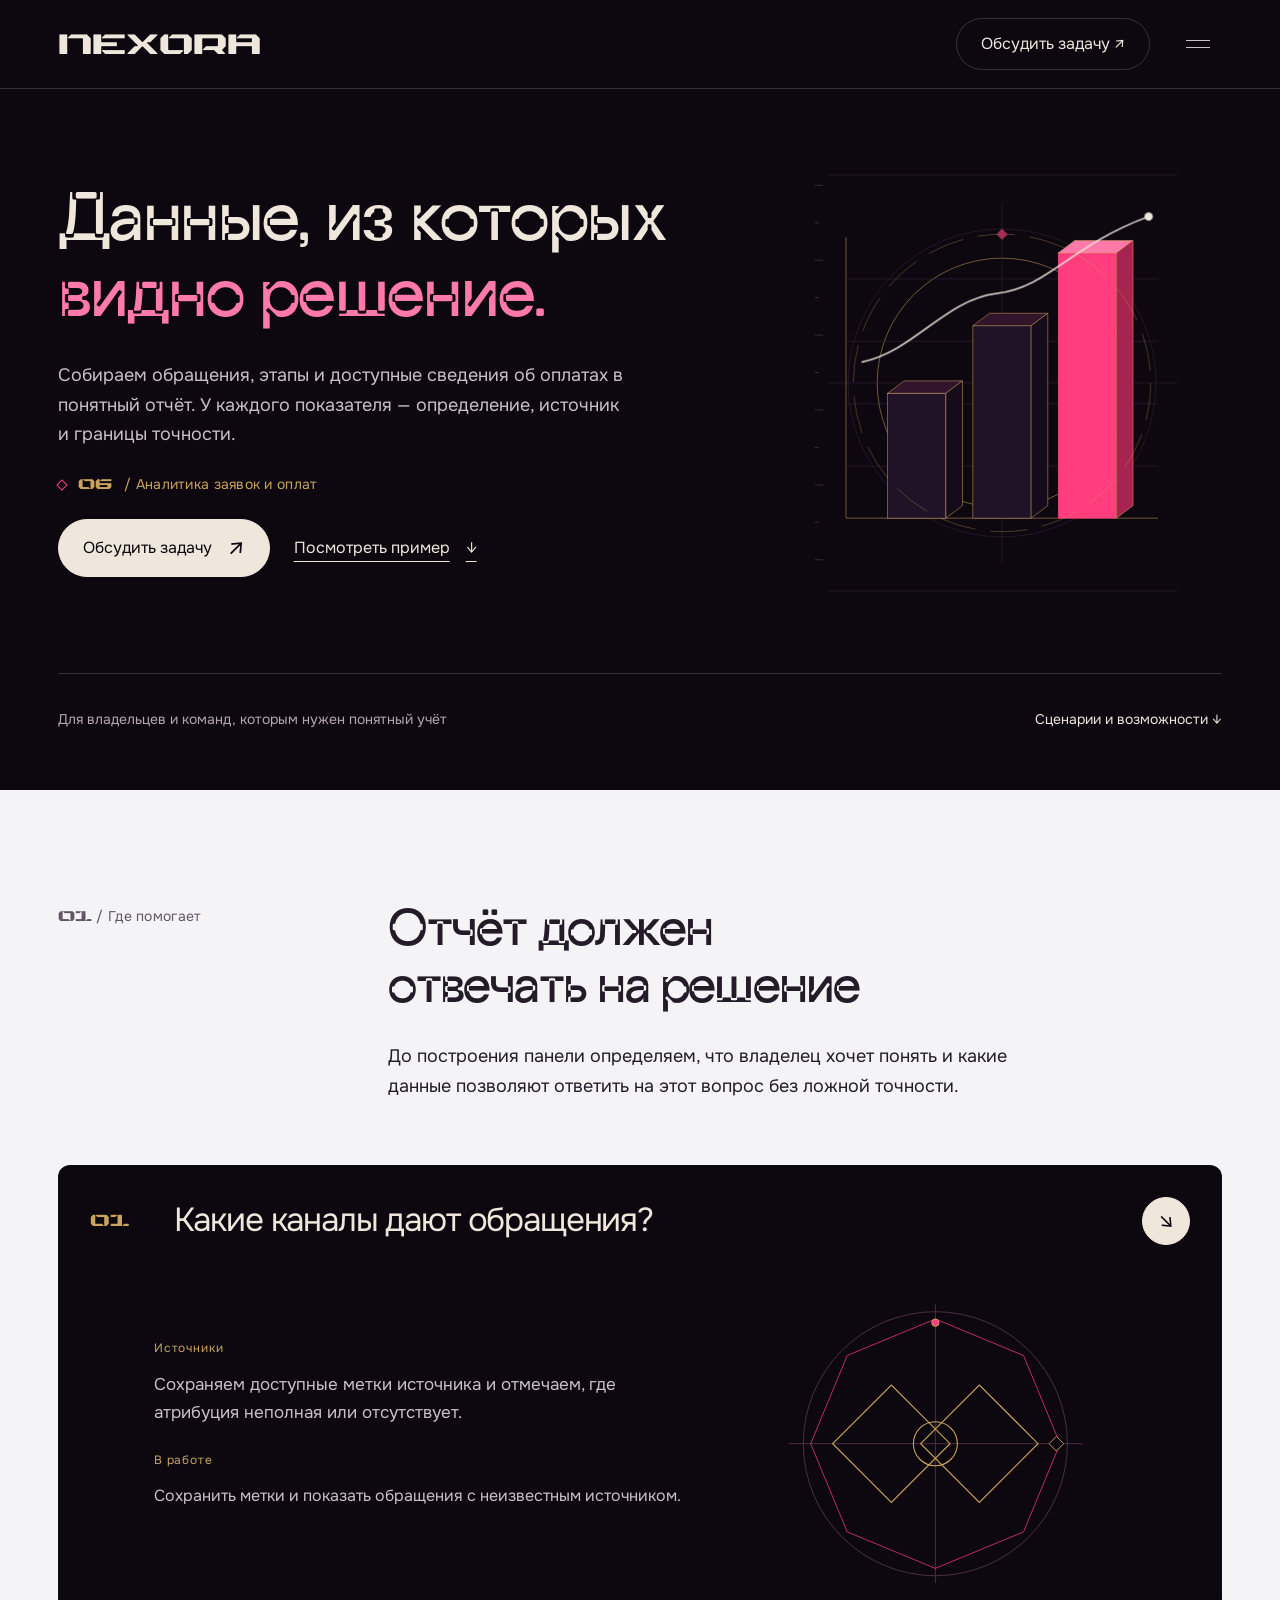
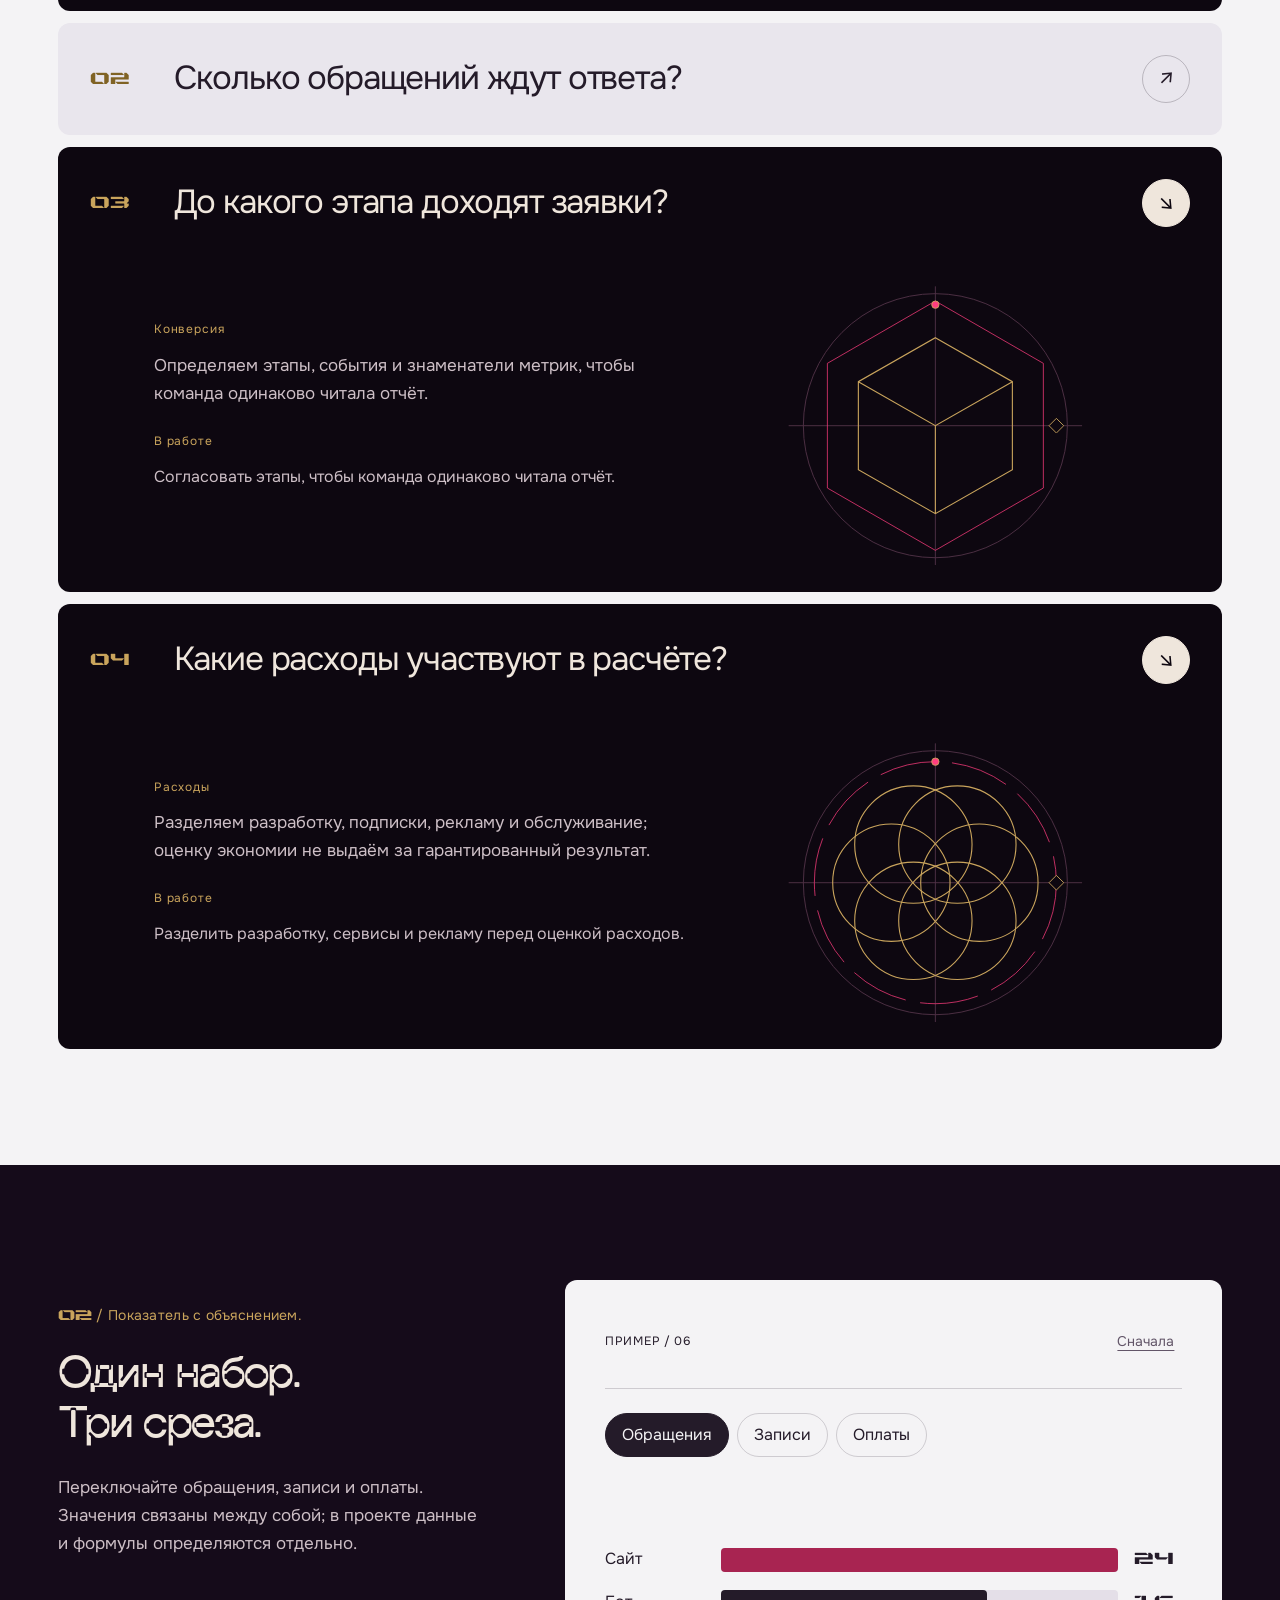
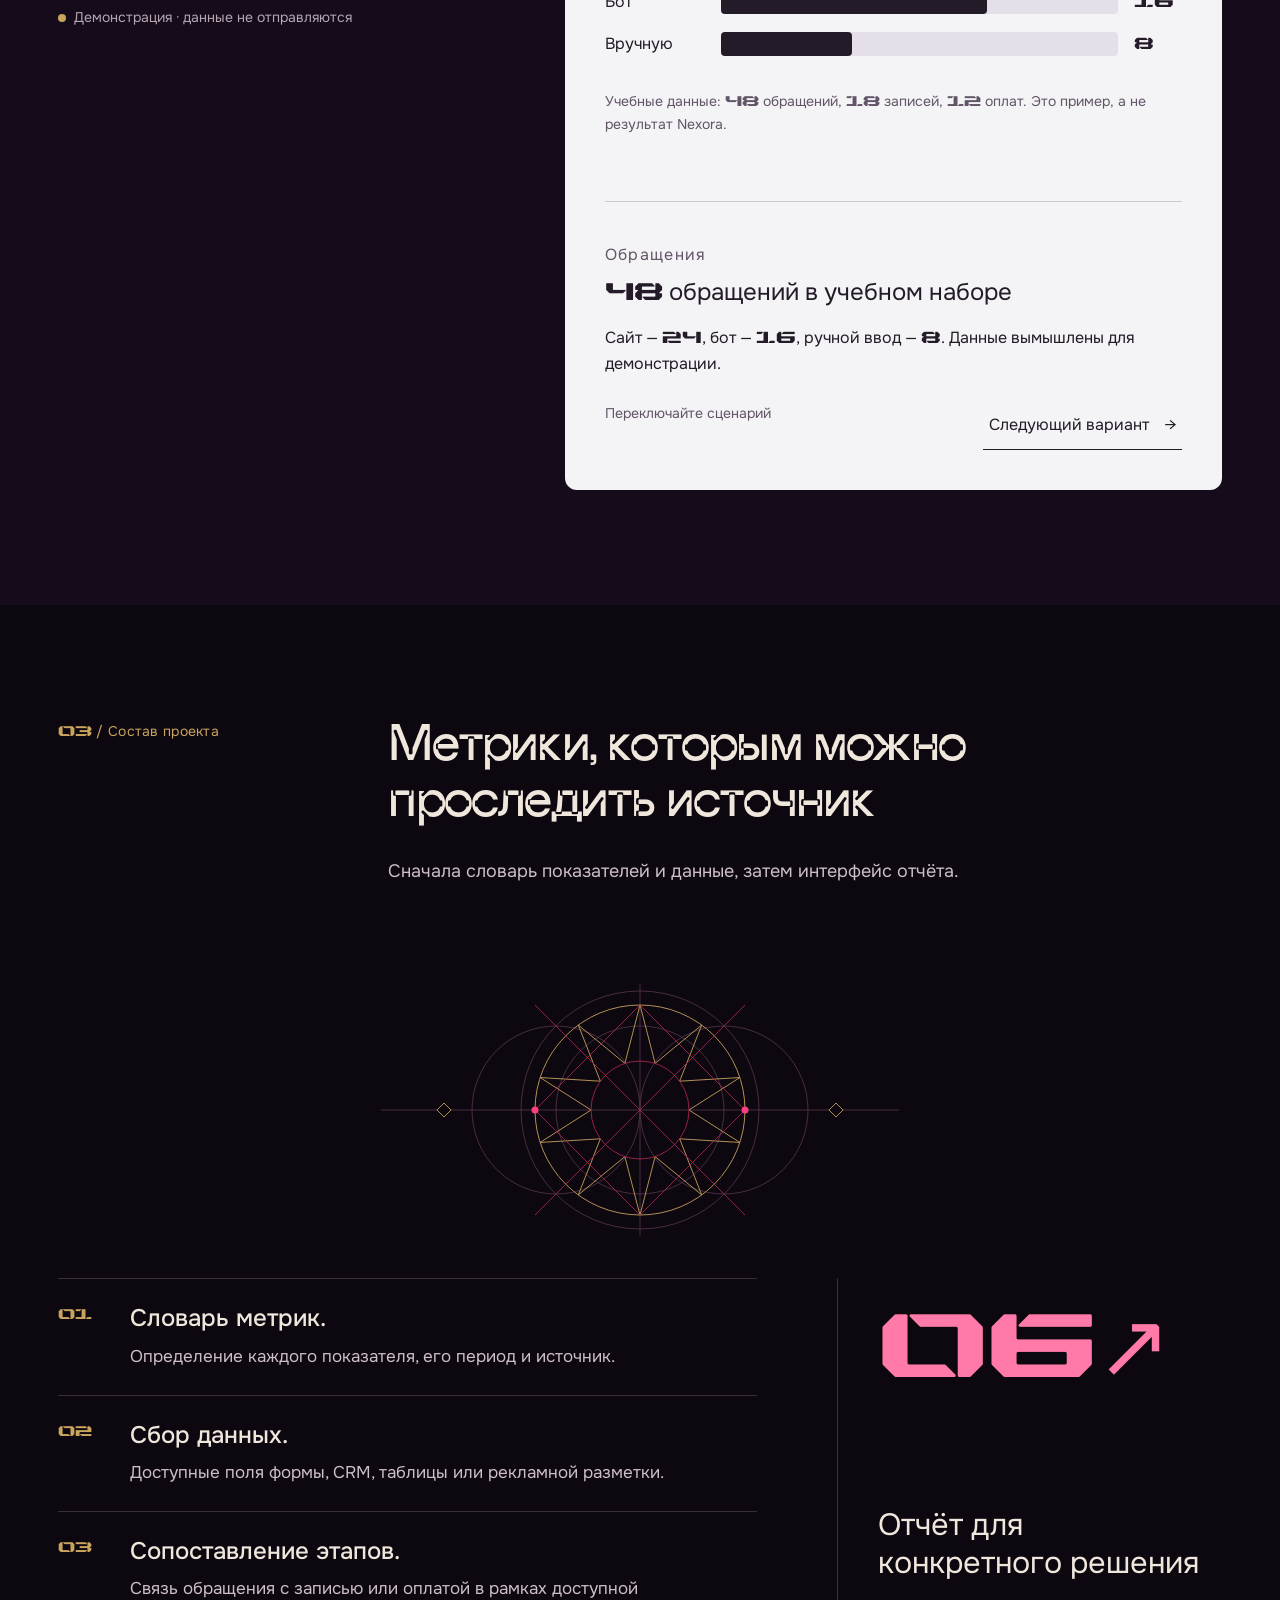
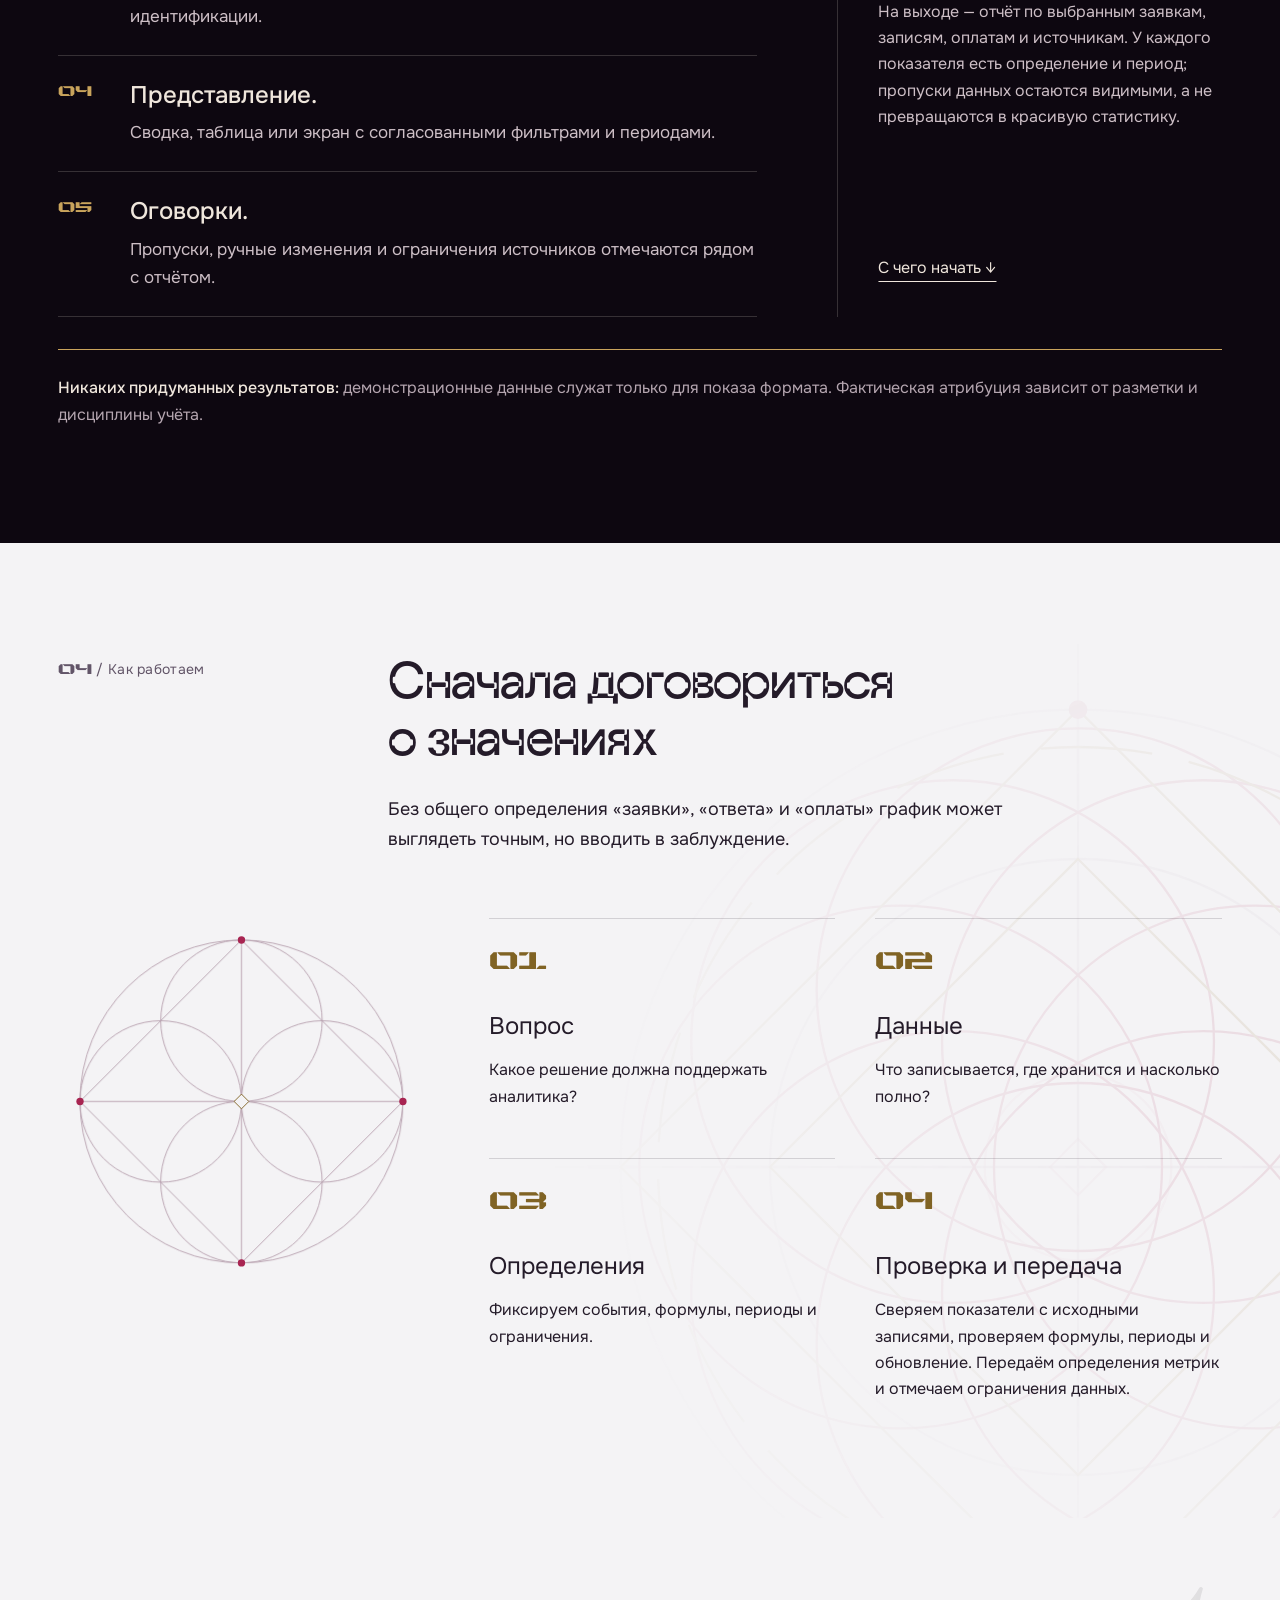
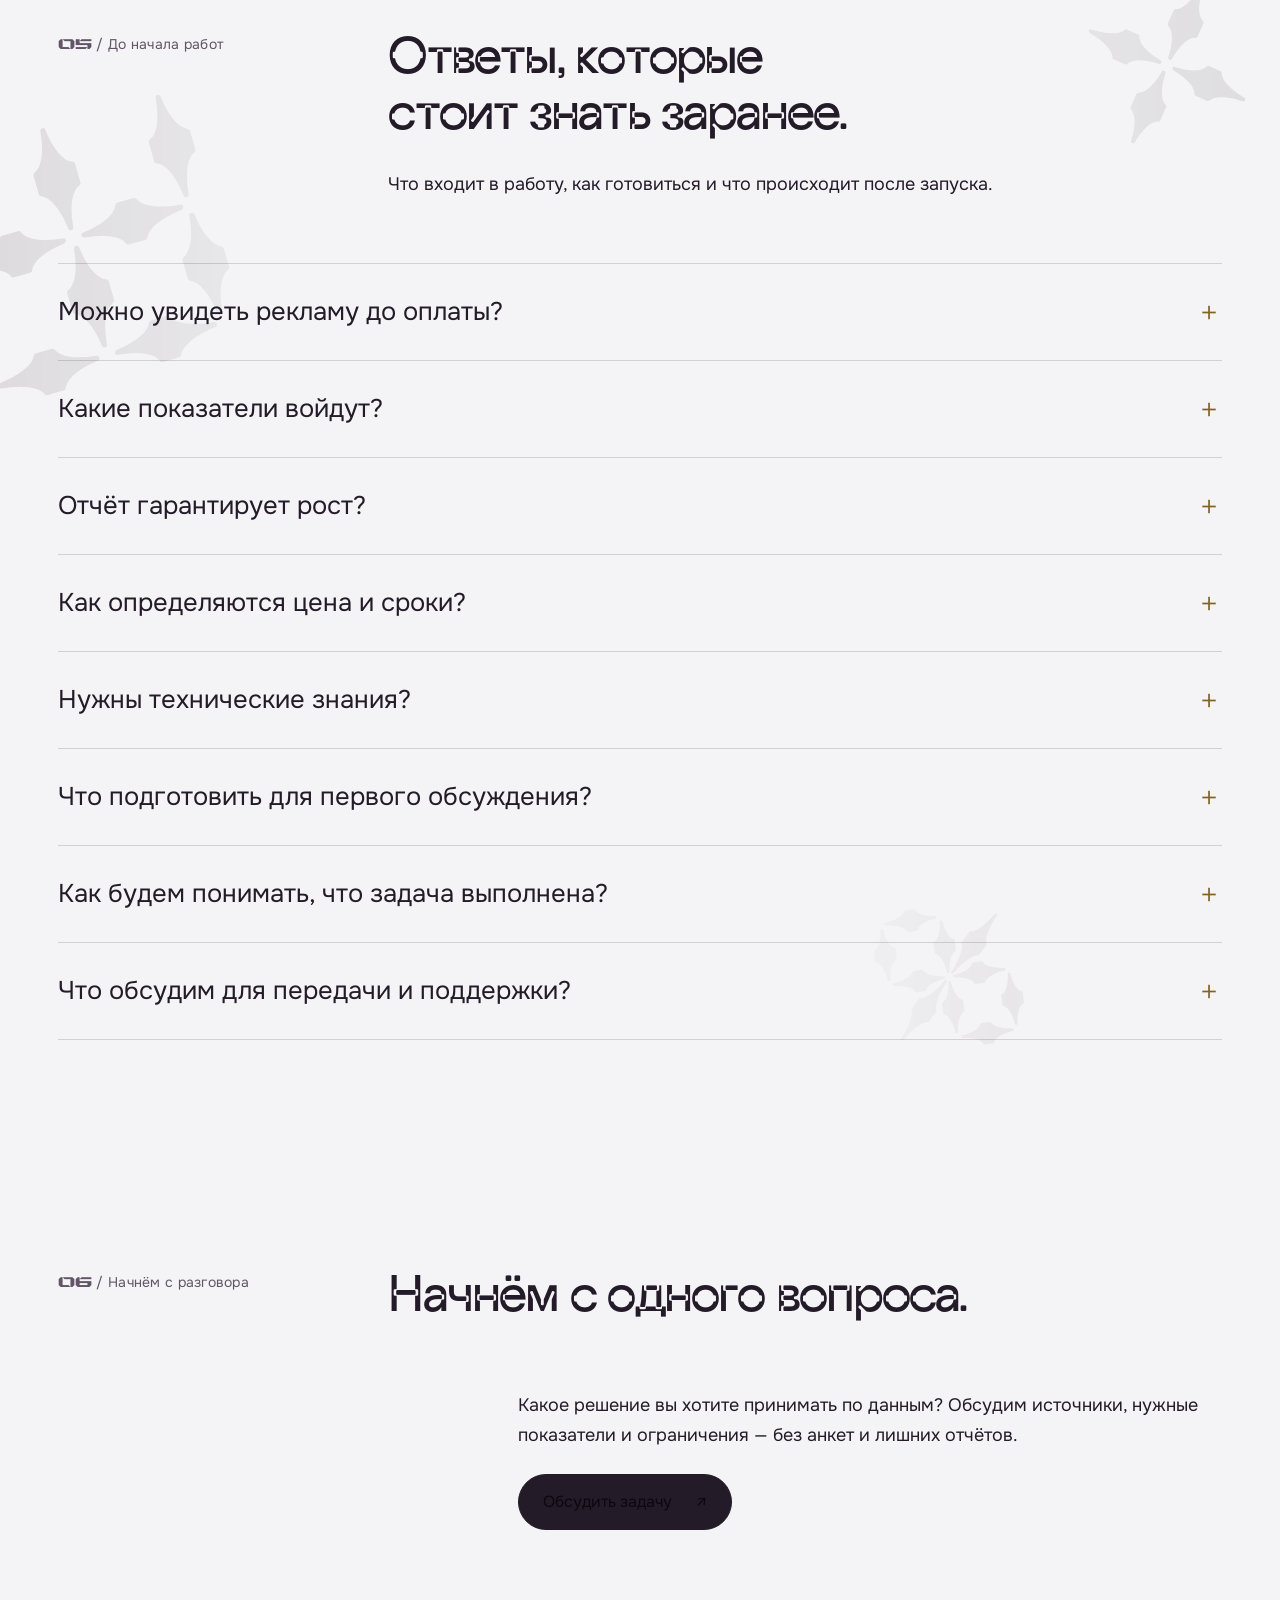
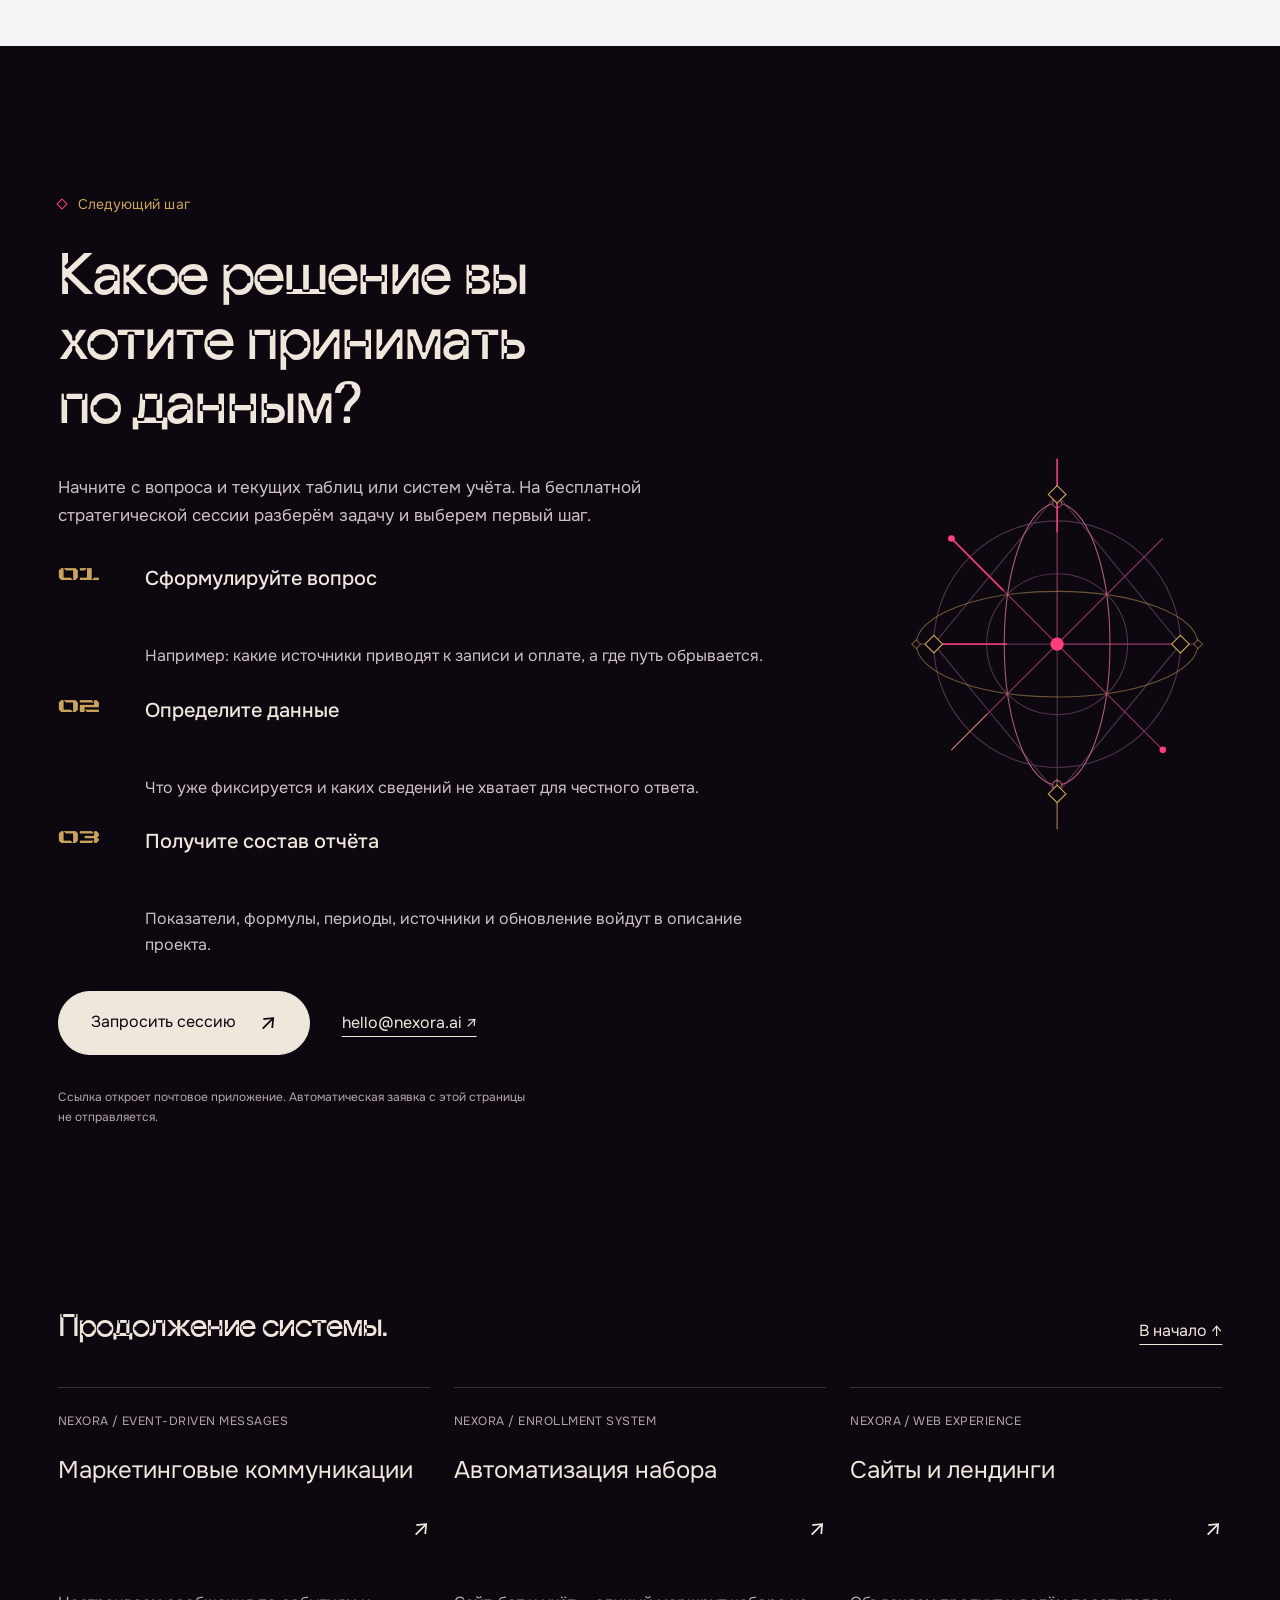
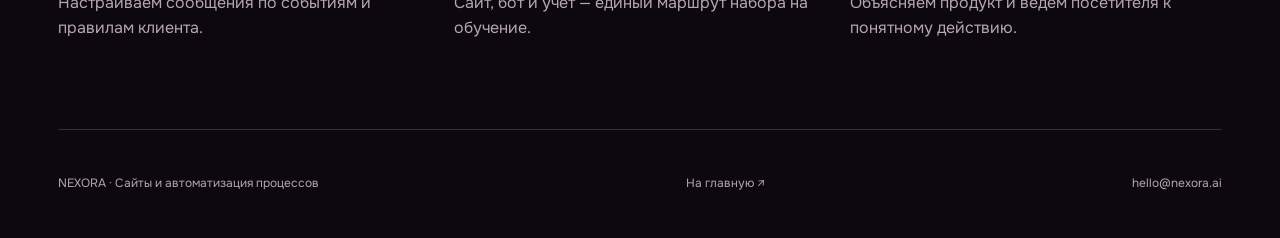
==== services/analytics.html @ 278c7923 "Publish updated Nexora pages and contact flow" ====
<!doctype html>
<html lang="ru"><head><link rel="stylesheet" href="../nx-fonts.v4.css"><meta charset="utf-8"><meta name="viewport" content="width=device-width,initial-scale=1"><meta name="theme-color" content="#0d0710"><meta name="description" content="Собираем обращения, этапы и доступные сведения об оплатах в понятный отчёт. У каждого показателя — определение, источник и границы точности."><title>Аналитика заявок и оплат — Nexora</title><link rel="icon" href="../assets/favicon.svg" type="image/svg+xml"><link rel="stylesheet" href="service-pages.css?v=12"><script defer src="service-pages.js?v=8"></script><link rel="stylesheet" href="../nx-navigation.css?v=9"><script defer src="../nx-navigation.js?v=6"></script></head><body data-service="analytics">
<a class="skip" href="#main">Перейти к содержанию</a><header class="top"><div class="wrap"><div class="top-in"><a class="brand" href="../index.html" aria-label="Nexora — главная">NEXORA</a><div class="header-actions"><a class="top-contact" href="#discuss">Обсудить задачу ↗</a><button class="nx-trigger" type="button" aria-label="Открыть меню" aria-expanded="false" aria-controls="nx-navigation"><span class="nx-lines" aria-hidden="true"></span></button></div></div></div></header>
<main id="main"><section class="hero"><div class="wrap"><div class="hero-layout"><div class="hero-copy"><h1>Данные, из которых <br><em>видно решение.</em></h1><p class="lead">Собираем обращения, этапы и доступные сведения об оплатах в понятный отчёт. У каждого показателя — определение, источник и границы точности.</p></div><figure class="hero-art"><svg role="img" aria-label="Продуктовая композиция Nexora" xmlns="http://www.w3.org/2000/svg" width="800" height="1000" viewBox="0 0 800 1000"><g class="nx-hero-core"><title>Геометрия отчёта: источники и этапы результата</title><rect width="800" height="1000" fill="#0d0710"/><path d="M40 120L56 120" fill="none" stroke="#5d485b" stroke-width="1"/><path d="M40 192L48 192" fill="none" stroke="#5d485b" stroke-width="1"/><path d="M40 264L56 264" fill="none" stroke="#5d485b" stroke-width="1"/><path d="M40 336L48 336" fill="none" stroke="#5d485b" stroke-width="1"/><path d="M40 408L56 408" fill="none" stroke="#5d485b" stroke-width="1"/><path d="M40 480L48 480" fill="none" stroke="#5d485b" stroke-width="1"/><path d="M40 552L56 552" fill="none" stroke="#5d485b" stroke-width="1"/><path d="M40 624L48 624" fill="none" stroke="#5d485b" stroke-width="1"/><path d="M40 696L56 696" fill="none" stroke="#5d485b" stroke-width="1"/><path d="M40 768L48 768" fill="none" stroke="#5d485b" stroke-width="1"/><path d="M40 840L56 840" fill="none" stroke="#5d485b" stroke-width="1"/><path d="M64 100L736 100" fill="none" stroke="#3a243f" stroke-width="1"/><path d="M64 900L736 900" fill="none" stroke="#3a243f" stroke-width="1"/><circle cx="400" cy="500" r="296" fill="none" stroke="#3a243f" stroke-width="1"/><circle cx="400" cy="500" r="240" fill="none" stroke="#c9a45c" stroke-width="1"/><path d="M64 500L736 500" fill="none" stroke="#3a243f" stroke-width="1"/><path d="M400 152L400 848" fill="none" stroke="#3a243f" stroke-width="1"/><path d="M100 760L700 760" fill="none" stroke="#c9a45c" stroke-width="1"/><path d="M100 220L100 760" fill="none" stroke="#c9a45c" stroke-width="1"/><path d="M100 300L700 300" fill="none" stroke="#3a243f" stroke-width="1"/><path d="M100 420L700 420" fill="none" stroke="#3a243f" stroke-width="1"/><path d="M100 540L700 540" fill="none" stroke="#3a243f" stroke-width="1"/><path d="M100 660L700 660" fill="none" stroke="#3a243f" stroke-width="1"/><rect class="kinetic-piece" style="--piece:1" x="180" y="520" width="112" height="240" rx="0" fill="#201227" stroke="#c9a45c"/><path d="M180 520L212 496H324L292 520Z" fill="#32152a" stroke="#c9a45c" stroke-width="1"/><path d="M292 520L324 496V736L292 760Z" fill="#150b1a" stroke="#c9a45c" stroke-width="1"/><rect class="kinetic-piece" style="--piece:1" x="344" y="390" width="112" height="370" rx="0" fill="#201227" stroke="#c9a45c"/><path d="M344 390L376 366H488L456 390Z" fill="#32152a" stroke="#c9a45c" stroke-width="1"/><path d="M456 390L488 366V736L456 760Z" fill="#150b1a" stroke="#c9a45c" stroke-width="1"/><rect class="kinetic-piece" style="--piece:1" x="508" y="250" width="112" height="510" rx="0" fill="#ff3d7f" stroke="#ff3d7f"/><path d="M508 250L540 226H652L620 250Z" fill="#ff7aa8" stroke="#c9a45c" stroke-width="1"/><path d="M620 250L652 226V736L620 760Z" fill="#a82450" stroke="#c9a45c" stroke-width="1"/><path class="kinetic-line" d="M130 460C230 440 290 340 390 328S530 236 682 180" fill="none" stroke="#efe6dc" stroke-width="3"/><circle cx="682" cy="180" r="8" fill="#efe6dc"/></g><g class="nx-counter" fill="none" stroke="#c9a45c" stroke-width="1" opacity=".65"><circle cx="400" cy="500" r="286" stroke-dasharray="72 28"/><path d="M390 214L400 204L410 214L400 224Z" fill="#ff3d7f"/></g></svg><figcaption><span>Геометрия решения</span><span>Nexora</span></figcaption></figure><div class="hero-followup"><p class="eyebrow"><span class="diamond" aria-hidden="true"></span><span class="digits">06</span> / Аналитика заявок и оплат</p><div class="actions"><a class="button primary" href="#discuss">Обсудить задачу <span class="arrow" aria-hidden="true">↗</span></a><a class="text-link" href="#demo">Посмотреть пример <span aria-hidden="true">↓</span></a></div></div></div><div class="hero-bottom"><span>Для владельцев и команд, которым нужен понятный учёт</span><a href="#scenarios">Сценарии и возможности ↓</a></div></div></section>
<section class="section paper" id="scenarios"><div class="wrap"><div class="section-head"><p class="section-index"><span class="digits">01</span> / Где помогает</p><div><h2>Отчёт должен отвечать на решение</h2><p class="section-intro">До построения панели определяем, что владелец хочет понять и какие данные позволяют ответить на этот вопрос без ложной точности.</p></div></div><div class="scenario-list"><details class="scenario" open><summary><span class="scenario-number">01</span><span class="scenario-title">Какие каналы дают обращения?</span><span class="round-arrow" aria-hidden="true">↗</span></summary><div class="scenario-body"><div class="scenario-copy"><div class="od-field"><p class="meta">Источники</p><p>Сохраняем доступные метки источника и отмечаем, где атрибуция неполная или отсутствует.</p></div><div class="scenario-use od-field"><p class="meta">В работе</p><p>Сохранить метки и показать обращения с неизвестным источником.</p></div></div><figure class="scenario-visual"><svg viewBox="0 0 400 320" width="400" height="320" aria-hidden="true" xmlns="http://www.w3.org/2000/svg"><g fill="none" stroke="#513348" stroke-width="1"><path d="M40 160H360M200 8V312"/><circle cx="200" cy="160" r="144"/></g><g class="nx-spin" fill="none" stroke="#ff3d7f" stroke-width="1" opacity=".8"><polygon points="200.00,24.00 296.17,63.83 336.00,160.00 296.17,256.17 200.00,296.00 103.83,256.17 64.00,160.00 103.83,63.83"/></g><g class="nx-breathe" fill="none" stroke="#c9a45c" stroke-width="1.2"><path d="M88 160L152 96L216 160L152 224ZM184 160L248 96L312 160L248 224Z"/><circle cx="200" cy="160" r="24"/></g><g class="nx-counter" fill="#ff3d7f" stroke="#c9a45c"><circle cx="200" cy="28" r="4"/><path d="M324 160L332 152L340 160L332 168Z" fill="#0d0710"/></g></svg></figure></div></details><details class="scenario" ><summary><span class="scenario-number">02</span><span class="scenario-title">Сколько обращений ждут ответа?</span><span class="round-arrow" aria-hidden="true">↗</span></summary><div class="scenario-body"><div class="scenario-copy"><div class="od-field"><p class="meta">Обработка</p><p>Согласуем статусы и временные точки; время ответа рассчитывается только при наличии нужных отметок.</p></div><div class="scenario-use od-field"><p class="meta">В работе</p><p>Фиксировать события перед расчётом ожидания ответа.</p></div></div><figure class="scenario-visual"><svg viewBox="0 0 400 320" width="400" height="320" aria-hidden="true" xmlns="http://www.w3.org/2000/svg"><g fill="none" stroke="#513348" stroke-width="1"><path d="M40 160H360M200 8V312"/><circle cx="200" cy="160" r="144"/></g><g class="nx-spin" fill="none" stroke="#ff3d7f" stroke-width="1" opacity=".8"><circle cx="200" cy="160" r="132"/><circle cx="200" cy="160" r="120" stroke-dasharray="40 16"/></g><g class="nx-breathe" fill="none" stroke="#c9a45c" stroke-width="1.2"><path d="M96 160Q200 40 304 160Q200 280 96 160ZM96 160Q200 80 304 160M96 160Q200 240 304 160"/><circle cx="200" cy="160" r="56"/></g><g class="nx-counter" fill="#ff3d7f" stroke="#c9a45c"><circle cx="200" cy="28" r="4"/><path d="M324 160L332 152L340 160L332 168Z" fill="#0d0710"/></g></svg></figure></div></details><details class="scenario" ><summary><span class="scenario-number">03</span><span class="scenario-title">До какого этапа доходят заявки?</span><span class="round-arrow" aria-hidden="true">↗</span></summary><div class="scenario-body"><div class="scenario-copy"><div class="od-field"><p class="meta">Конверсия</p><p>Определяем этапы, события и знаменатели метрик, чтобы команда одинаково читала отчёт.</p></div><div class="scenario-use od-field"><p class="meta">В работе</p><p>Согласовать этапы, чтобы команда одинаково читала отчёт.</p></div></div><figure class="scenario-visual"><svg viewBox="0 0 400 320" width="400" height="320" aria-hidden="true" xmlns="http://www.w3.org/2000/svg"><g fill="none" stroke="#513348" stroke-width="1"><path d="M40 160H360M200 8V312"/><circle cx="200" cy="160" r="144"/></g><g class="nx-spin" fill="none" stroke="#ff3d7f" stroke-width="1" opacity=".8"><polygon points="200.00,24.00 317.78,92.00 317.78,228.00 200.00,296.00 82.22,228.00 82.22,92.00"/></g><g class="nx-breathe" fill="none" stroke="#c9a45c" stroke-width="1.2"><path d="M200 64L284 112V208L200 256L116 208V112ZM116 112L200 160L284 112M200 160V256"/></g><g class="nx-counter" fill="#ff3d7f" stroke="#c9a45c"><circle cx="200" cy="28" r="4"/><path d="M324 160L332 152L340 160L332 168Z" fill="#0d0710"/></g></svg></figure></div></details><details class="scenario" ><summary><span class="scenario-number">04</span><span class="scenario-title">Какие расходы участвуют в расчёте?</span><span class="round-arrow" aria-hidden="true">↗</span></summary><div class="scenario-body"><div class="scenario-copy"><div class="od-field"><p class="meta">Расходы</p><p>Разделяем разработку, подписки, рекламу и обслуживание; оценку экономии не выдаём за гарантированный результат.</p></div><div class="scenario-use od-field"><p class="meta">В работе</p><p>Разделить разработку, сервисы и рекламу перед оценкой расходов.</p></div></div><figure class="scenario-visual"><svg viewBox="0 0 400 320" width="400" height="320" aria-hidden="true" xmlns="http://www.w3.org/2000/svg"><g fill="none" stroke="#513348" stroke-width="1"><path d="M40 160H360M200 8V312"/><circle cx="200" cy="160" r="144"/></g><g class="nx-spin" fill="none" stroke="#ff3d7f" stroke-width="1" opacity=".8"><circle cx="200" cy="160" r="132" stroke-dasharray="64 16"/></g><g class="nx-breathe" fill="none" stroke="#c9a45c" stroke-width="1.2"><circle cx="248" cy="160" r="64"/><circle cx="224" cy="201.56921938165306" r="64"/><circle cx="176" cy="201.56921938165306" r="64"/><circle cx="152" cy="160" r="64"/><circle cx="175.99999999999997" cy="118.43078061834696" r="64"/><circle cx="224" cy="118.43078061834694" r="64"/></g><g class="nx-counter" fill="#ff3d7f" stroke="#c9a45c"><circle cx="200" cy="28" r="4"/><path d="M324 160L332 152L340 160L332 168Z" fill="#0d0710"/></g></svg></figure></div></details></div></div></section>
<section class="demo-section" id="demo"><div class="wrap"><div class="demo-shell"><div class="demo-explainer"><p class="section-index"><span class="digits">02</span> / Показатель с объяснением.</p><h2>Один набор. Три среза.</h2><p>Переключайте обращения, записи и оплаты. Значения связаны между собой; в проекте данные и формулы определяются отдельно.</p><p class="demo-mark">Демонстрация · данные не отправляются</p></div><div class="demo-panel" data-demo><div class="demo-toolbar"><span class="mono">ПРИМЕР / 06</span><button type="button" class="reset" data-reset>Сначала</button></div><div class="demo-tabs" role="group" aria-label="Один набор. Три среза."><button type="button" data-state="0" aria-pressed="true">Обращения</button><button type="button" data-state="1" aria-pressed="false">Записи</button><button type="button" data-state="2" aria-pressed="false">Оплаты</button></div><div class="demo-visual" data-demo-visual><div class="chart" role="img" aria-label="Сайт: 24, бот: 16, вручную: 8"><div class="chart-row"><span>Сайт</span><div class="bar-track" aria-hidden="true"><div class="bar" style="--value:100%"></div></div><span class="od-nowrap">24</span></div><div class="chart-row"><span>Бот</span><div class="bar-track" aria-hidden="true"><div class="bar" style="--value:67%"></div></div><span class="od-nowrap">16</span></div><div class="chart-row"><span>Вручную</span><div class="bar-track" aria-hidden="true"><div class="bar" style="--value:33%"></div></div><span class="od-nowrap">8</span></div><p class="chart-note">Учебные данные: 48 обращений, 18 записей, 12 оплат. Это пример, а не результат Nexora.</p></div></div><div class="demo-caption"><p class="meta" data-demo-label>Обращения</p><h3 data-demo-title>48 обращений в учебном наборе</h3><p data-demo-text>Сайт — 24, бот — 16, ручной ввод — 8. Данные вымышлены для демонстрации.</p></div><div class="demo-actions"><span class="demo-hint">Переключайте сценарий</span><button type="button" class="demo-next" data-next>Следующий вариант <span aria-hidden="true">→</span></button></div><p class="sr-only" role="status" aria-live="polite" aria-atomic="true" data-status></p><noscript><p class="demo-hint">Показан первый пример. Для переключения включите JavaScript. Состав услуги доступен ниже.</p></noscript><script type="application/json">[{"tab":"Обращения","label":"Обращения","title":"48 обращений в учебном наборе","text":"Сайт — 24, бот — 16, ручной ввод — 8. Данные вымышлены для демонстрации.","visual":"\u003cdiv class=\"chart\" role=\"img\" aria-label=\"Сайт: 24, бот: 16, вручную: 8\">\u003cdiv class=\"chart-row\">\u003cspan>Сайт\u003c/span>\u003cdiv class=\"bar-track\" aria-hidden=\"true\">\u003cdiv class=\"bar\" style=\"--value:100%\">\u003c/div>\u003c/div>\u003cspan class=\"od-nowrap\">24\u003c/span>\u003c/div>\u003cdiv class=\"chart-row\">\u003cspan>Бот\u003c/span>\u003cdiv class=\"bar-track\" aria-hidden=\"true\">\u003cdiv class=\"bar\" style=\"--value:67%\">\u003c/div>\u003c/div>\u003cspan class=\"od-nowrap\">16\u003c/span>\u003c/div>\u003cdiv class=\"chart-row\">\u003cspan>Вручную\u003c/span>\u003cdiv class=\"bar-track\" aria-hidden=\"true\">\u003cdiv class=\"bar\" style=\"--value:33%\">\u003c/div>\u003c/div>\u003cspan class=\"od-nowrap\">8\u003c/span>\u003c/div>\u003cp class=\"chart-note\">Учебные данные: 48 обращений, 18 записей, 12 оплат. Это пример, а не результат Nexora.\u003c/p>\u003c/div>"},{"tab":"Записи","label":"Записи","title":"18 записей из того же набора","text":"Сайт — 9, бот — 6, ручной ввод — 3. Определение записи согласуется с командой.","visual":"\u003cdiv class=\"chart\" role=\"img\" aria-label=\"Сайт: 9, бот: 6, вручную: 3\">\u003cdiv class=\"chart-row\">\u003cspan>Сайт\u003c/span>\u003cdiv class=\"bar-track\" aria-hidden=\"true\">\u003cdiv class=\"bar\" style=\"--value:38%\">\u003c/div>\u003c/div>\u003cspan class=\"od-nowrap\">9\u003c/span>\u003c/div>\u003cdiv class=\"chart-row\">\u003cspan>Бот\u003c/span>\u003cdiv class=\"bar-track\" aria-hidden=\"true\">\u003cdiv class=\"bar\" style=\"--value:25%\">\u003c/div>\u003c/div>\u003cspan class=\"od-nowrap\">6\u003c/span>\u003c/div>\u003cdiv class=\"chart-row\">\u003cspan>Вручную\u003c/span>\u003cdiv class=\"bar-track\" aria-hidden=\"true\">\u003cdiv class=\"bar\" style=\"--value:13%\">\u003c/div>\u003c/div>\u003cspan class=\"od-nowrap\">3\u003c/span>\u003c/div>\u003cp class=\"chart-note\">Учебные данные: 48 обращений, 18 записей, 12 оплат. Это пример, а не результат Nexora.\u003c/p>\u003c/div>"},{"tab":"Оплаты","label":"Оплаты","title":"12 оплат в учебном наборе","text":"Сайт — 6, бот — 4, ручной ввод — 2. Нужны подтверждённое событие и связь с обращением.","visual":"\u003cdiv class=\"chart\" role=\"img\" aria-label=\"Сайт: 6, бот: 4, вручную: 2\">\u003cdiv class=\"chart-row\">\u003cspan>Сайт\u003c/span>\u003cdiv class=\"bar-track\" aria-hidden=\"true\">\u003cdiv class=\"bar\" style=\"--value:25%\">\u003c/div>\u003c/div>\u003cspan class=\"od-nowrap\">6\u003c/span>\u003c/div>\u003cdiv class=\"chart-row\">\u003cspan>Бот\u003c/span>\u003cdiv class=\"bar-track\" aria-hidden=\"true\">\u003cdiv class=\"bar\" style=\"--value:17%\">\u003c/div>\u003c/div>\u003cspan class=\"od-nowrap\">4\u003c/span>\u003c/div>\u003cdiv class=\"chart-row\">\u003cspan>Вручную\u003c/span>\u003cdiv class=\"bar-track\" aria-hidden=\"true\">\u003cdiv class=\"bar\" style=\"--value:8%\">\u003c/div>\u003c/div>\u003cspan class=\"od-nowrap\">2\u003c/span>\u003c/div>\u003cp class=\"chart-note\">Учебные данные: 48 обращений, 18 записей, 12 оплат. Это пример, а не результат Nexora.\u003c/p>\u003c/div>"}]</script></div></div></div></section>
<section class="section" id="scope"><div class="wrap"><div class="section-head"><p class="section-index"><span class="digits">03</span> / Состав проекта</p><div><h2>Метрики, которым можно проследить источник</h2><p class="section-intro">Сначала словарь показателей и данные, затем интерфейс отчёта.</p></div></div><figure class="scope-ornament" aria-hidden="true"><svg xmlns="http://www.w3.org/2000/svg" width="640" height="320" viewBox="0 0 640 320"><g fill="none" stroke="#513348" stroke-width="1"><path d="M24 160H616M320 16V304"/><circle cx="320" cy="160" r="136"/><circle cx="320" cy="160" r="96"/><circle cx="224" cy="160" r="96"/><circle cx="416" cy="160" r="96"/></g><g class="sacred-part nx-spin" fill="none" stroke="#c9a45c" stroke-width="1"><polygon points="320,40 337.3,106.74 390.53,62.92 365.3,127.08 434.13,122.92 376,160 434.13,197.08 365.3,192.92 390.53,257.08 337.3,213.26 320,280 302.7,213.26 249.47,257.08 274.7,192.92 205.87,197.08 264,160 205.87,122.92 274.7,127.08 249.47,62.92 302.7,106.74"/><circle cx="320" cy="160" r="120"/></g><g class="sacred-part nx-spin" fill="none" stroke="#a82451" stroke-width="1"><path d="M320 40L440 160L320 280L200 160ZM200 40L440 280M440 40L200 280"/><circle cx="320" cy="160" r="56"/></g><g class="sacred-control nx-breathe" fill="#ff3d7f"><circle cx="200" cy="160" r="4"/><circle cx="440" cy="160" r="4"/></g><g class="sacred-control nx-breathe" fill="#0d0710" stroke="#c9a45c"><path d="M88 160L96 152L104 160L96 168ZM536 160L544 152L552 160L544 168Z"/></g></svg></figure><div class="scope-grid"><ul class="list"><li><div><strong>Словарь метрик.</strong> Определение каждого показателя, его период и источник.</div></li><li><div><strong>Сбор данных.</strong> Доступные поля формы, CRM, таблицы или рекламной разметки.</div></li><li><div><strong>Сопоставление этапов.</strong> Связь обращения с записью или оплатой в рамках доступной идентификации.</div></li><li><div><strong>Представление.</strong> Сводка, таблица или экран с согласованными фильтрами и периодами.</div></li><li><div><strong>Оговорки.</strong> Пропуски, ручные изменения и ограничения источников отмечаются рядом с отчётом.</div></li></ul><aside class="scope-aside"><span class="scope-symbol" aria-hidden="true">06↗</span><div><h3>Отчёт для конкретного решения</h3><p>На выходе — отчёт по выбранным заявкам, записям, оплатам и источникам. У каждого показателя есть определение и период; пропуски данных остаются видимыми, а не превращаются в красивую статистику.</p></div><a class="text-link" href="#brief">С чего начать ↓</a></aside></div><div class="note"><strong>Никаких придуманных результатов:</strong> демонстрационные данные служат только для показа формата. Фактическая атрибуция зависит от разметки и дисциплины учёта.</div></div></section>
<section class="section paper" id="process"><figure class="process-backdrop" aria-hidden="true"><svg width="480" height="480" viewBox="0 0 480 480" aria-hidden="true" xmlns="http://www.w3.org/2000/svg"><g fill="none" stroke="#bfb0bf" stroke-width="1"><circle cx="240" cy="240" r="196"/><path d="M240 16V464M16 240H464"/><circle cx="240" cy="240" r="132"/></g><g class="nx-counter" fill="none" stroke="#a82451" stroke-width="1"><circle cx="316" cy="240" r="112"/><circle cx="293.7401153701776" cy="293.7401153701776" r="112"/><circle cx="240" cy="316" r="112"/><circle cx="186.2598846298224" cy="293.7401153701776" r="112"/><circle cx="164" cy="240" r="112"/><circle cx="186.25988462982238" cy="186.2598846298224" r="112"/><circle cx="240" cy="164" r="112"/><circle cx="293.7401153701776" cy="186.25988462982238" r="112"/></g><g class="nx-spin" fill="none" stroke="#8d6c25" stroke-width="1"><path d="M240 44L436 240L240 436L44 240ZM240 108L372 240L240 372L108 240Z"/><circle cx="240" cy="240" r="180" stroke-dasharray="48 16"/></g><g class="nx-breathe" fill="none" stroke="#a82451"><circle cx="240" cy="240" r="40"/><path d="M228 240L240 228L252 240L240 252Z"/></g><g class="nx-spin" fill="#a82451"><circle cx="240" cy="44" r="4"/><circle cx="436" cy="240" r="4"/></g></svg></figure><div class="wrap"><div class="section-head"><p class="section-index"><span class="digits">04</span> / Как работаем</p><div><h2>Сначала договориться о значениях</h2><p class="section-intro">Без общего определения «заявки», «ответа» и «оплаты» график может выглядеть точным, но вводить в заблуждение.</p></div></div><div class="process-stage"><figure class="process-ornament" aria-label="Геометрия связанного процесса"><svg xmlns="http://www.w3.org/2000/svg" viewBox="0 0 400 400" width="400" height="400" role="img" aria-label="Четыре этапа связаны в единую систему"><g class="ornament-pulse" fill="none" stroke="#b7a0ae" stroke-width="1"><circle cx="200" cy="200" r="176"/><circle cx="200" cy="112" r="88"/><circle cx="112" cy="200" r="88"/><circle cx="288" cy="200" r="88"/><circle cx="200" cy="288" r="88"/><path d="M200 24L376 200L200 376L24 200ZM24 200H376M200 24V376"/></g><g fill="#a82451"><circle cx="200" cy="24" r="4"/><circle cx="376" cy="200" r="4"/><circle cx="200" cy="376" r="4"/><circle cx="24" cy="200" r="4"/></g><path d="M192 200L200 192L208 200L200 208Z" fill="#f4f3f5" stroke="#806324"/></svg></figure><div class="steps"><article class="phase"><h3>Вопрос</h3><p>Какое решение должна поддержать аналитика?</p></article><article class="phase"><h3>Данные</h3><p>Что записывается, где хранится и насколько полно?</p></article><article class="phase"><h3>Определения</h3><p>Фиксируем события, формулы, периоды и ограничения.</p></article><article class="phase"><h3>Проверка и передача</h3><p>Сверяем показатели с исходными записями, проверяем формулы, периоды и обновление. Передаём определения метрик и отмечаем ограничения данных.</p></article></div></div></div></section>
<section class="section paper" id="questions"><div class="section-ornaments" aria-hidden="true"><span class="background-glyph background-glyph-1">#</span><span class="background-glyph background-glyph-2">+</span><span class="background-glyph background-glyph-3">%</span></div><div class="wrap"><div class="section-head"><p class="section-index"><span class="digits">05</span> / До начала работ</p><div><h2>Ответы, которые<br>стоит знать заранее.</h2><p class="section-intro">Что входит в работу, как готовиться и что происходит после запуска.</p></div></div><div class="faq-list"><details class="faq"><summary>Можно увидеть рекламу до оплаты?</summary><p>В пределах доступной идентификации и разметки. Если связь с оплатой не сохранена, это отмечается, а не заменяется догадкой.</p></details><details class="faq"><summary>Какие показатели войдут?</summary><p>Те, что помогают выбранному решению и рассчитываются по данным. Фиксируем определения, период, источник и ограничения.</p></details><details class="faq"><summary>Отчёт гарантирует рост?</summary><p>Нет. Он помогает видеть факты и проверять гипотезы. Конверсию и экономию оценивают на реальных данных после запуска.</p></details><details class="faq"><summary>Как определяются цена и сроки?</summary><p>Стоимость и сроки определяются после согласования состава работ. В предложении отдельно указываются разработка, внешние сервисы, сопровождение и обучение. Фиксированной цены на любой объём нет.</p></details><details class="faq"><summary>Нужны технические знания?</summary><p>Никаких для первого обсуждения. Вы объясняете задачу и правила работы; мы разбираем техническую часть, подключения и нужные доступы. Перед запуском показываем сотрудникам, как пользоваться решением.</p></details><details class="faq"><summary>Что подготовить для первого обсуждения?</summary><p>Начните с вопроса к данным. Покажите структуру текущих таблиц или отчётов без персональных сведений и назовите системы, где хранятся заявки и оплаты.</p></details><details class="faq"><summary>Как будем понимать, что задача выполнена?</summary><p>Сверяем показатели с исходными записями, проверяем формулы, периоды и обновление. Передаём определения метрик и отмечаем ограничения данных.</p></details><details class="faq"><summary>Что обсудим для передачи и поддержки?</summary><p>До начала работ фиксируем исходники, доступы, инструкции и обучение, которые входят в передачу. Дальнейшее сопровождение обсуждается отдельно: задачи, ответственный, период и стоимость.</p></details></div></div></section>
<section class="section paper" id="brief"><div class="wrap"><div class="section-head"><p class="section-index"><span class="digits">06</span> / Начнём с разговора</p><div><h2>Начнём с одного вопроса.</h2></div></div><div class="brief-invitation"><p>Какое решение вы хотите принимать по данным? Обсудим источники, нужные показатели и ограничения — без анкет и лишних отчётов.</p><a class="button primary" href="#discuss">Обсудить задачу <span aria-hidden="true">↗</span></a></div></div></section>
<section class="cta" id="discuss"><div class="wrap"><div class="cta-layout"><div><p class="eyebrow"><span class="diamond" aria-hidden="true"></span>Следующий шаг</p><h2>Какое решение вы хотите принимать по данным?</h2><p>Начните с вопроса и текущих таблиц или систем учёта. На бесплатной стратегической сессии разберём задачу и выберем первый шаг.</p><ol class="contact-path"><li><span class="digits">01</span><div class="od-field"><strong>Сформулируйте вопрос</strong><p>Например: какие источники приводят к записи и оплате, а где путь обрывается.</p></div></li><li><span class="digits">02</span><div class="od-field"><strong>Определите данные</strong><p>Что уже фиксируется и каких сведений не хватает для честного ответа.</p></div></li><li><span class="digits">03</span><div class="od-field"><strong>Получите состав отчёта</strong><p>Показатели, формулы, периоды, источники и обновление войдут в описание проекта.</p></div></li></ol><div class="cta-actions"><a class="button primary" href="mailto:hello@nexora.ai?subject=Nexora%20%2F%20%D0%90%D0%BD%D0%B0%D0%BB%D0%B8%D1%82%D0%B8%D0%BA%D0%B0%20%D0%B7%D0%B0%D1%8F%D0%B2%D0%BE%D0%BA%20%D0%B8%20%D0%BE%D0%BF%D0%BB%D0%B0%D1%82&body=1.%20%D0%9A%D0%B0%D0%BA%D0%BE%D0%B5%20%D1%80%D0%B5%D1%88%D0%B5%D0%BD%D0%B8%D0%B5%20%D0%B4%D0%BE%D0%BB%D0%B6%D0%B5%D0%BD%20%D0%BF%D0%BE%D0%B4%D0%B4%D0%B5%D1%80%D0%B6%D0%B8%D0%B2%D0%B0%D1%82%D1%8C%20%D0%BE%D1%82%D1%87%D1%91%D1%82%3F%0A2.%20%D0%93%D0%B4%D0%B5%20%D1%85%D1%80%D0%B0%D0%BD%D1%8F%D1%82%D1%81%D1%8F%20%D0%BE%D0%B1%D1%80%D0%B0%D1%89%D0%B5%D0%BD%D0%B8%D1%8F%2C%20%D0%B7%D0%B0%D0%BF%D0%B8%D1%81%D0%B8%20%D0%B8%20%D0%BE%D0%BF%D0%BB%D0%B0%D1%82%D1%8B%3F%0A3.%20%D0%9A%D0%B0%D0%BA%D0%B8%D0%B5%20%D0%B8%D1%81%D1%82%D0%BE%D1%87%D0%BD%D0%B8%D0%BA%D0%B8%20%D0%B8%20%D0%BC%D0%B5%D1%82%D0%BA%D0%B8%20%D0%B4%D0%BE%D1%81%D1%82%D1%83%D0%BF%D0%BD%D1%8B%3F%0A4.%20%D0%9A%D0%B0%D0%BA%20%D0%BA%D0%BE%D0%BC%D0%B0%D0%BD%D0%B4%D0%B0%20%D0%BE%D0%BF%D1%80%D0%B5%D0%B4%D0%B5%D0%BB%D1%8F%D0%B5%D1%82%20%D1%8D%D1%82%D0%B0%D0%BF%D1%8B%3F%0A5.%20%D0%9A%D0%B0%D0%BA%D0%B8%D0%B5%20%D0%BF%D1%80%D0%BE%D0%BF%D1%83%D1%81%D0%BA%D0%B8%20%D0%B8%20%D1%80%D1%83%D1%87%D0%BD%D1%8B%D0%B5%20%D0%B8%D0%B7%D0%BC%D0%B5%D0%BD%D0%B5%D0%BD%D0%B8%D1%8F%20%D0%B5%D1%81%D1%82%D1%8C%3F%0A%0A%D0%9E%D1%82%D0%B2%D0%B5%D1%82%D1%8B%3A%0A">Запросить сессию <span class="arrow" aria-hidden="true">↗</span></a><a class="text-link" href="mailto:hello@nexora.ai?subject=Nexora%20%2F%20%D0%90%D0%BD%D0%B0%D0%BB%D0%B8%D1%82%D0%B8%D0%BA%D0%B0%20%D0%B7%D0%B0%D1%8F%D0%B2%D0%BE%D0%BA%20%D0%B8%20%D0%BE%D0%BF%D0%BB%D0%B0%D1%82">hello@nexora.ai ↗</a></div><p class="meta">Ссылка откроет почтовое приложение. Автоматическая заявка с этой страницы не отправляется.</p></div><figure class="cta-art" aria-hidden="true"><svg xmlns="http://www.w3.org/2000/svg" width="300" height="400" viewBox="0 0 300 400"><g fill="none" stroke="#513348" stroke-width="1"><path d="M150 32V368M22 200H278M54 104L246 296M54 296L246 104M150 64L262 200L150 336L38 200Z"/><circle cx="150" cy="200" r="112"/><circle cx="150" cy="200" r="64"/></g><g class="contact-orbit" fill="none" stroke="#c9a45c" stroke-opacity=".5" stroke-width="1"><ellipse cx="150" cy="200" rx="128" ry="48"/><path d="M18 200L22 196L26 200L22 204ZM274 200L278 196L282 200L278 204Z" fill="#0d0710"/></g><g class="contact-orbit contact-orbit-reverse" fill="none" stroke="#a85b76" stroke-width="1"><ellipse cx="150" cy="200" rx="48" ry="128"/><circle cx="150" cy="72" r="4" fill="#0d0710"/><circle cx="150" cy="328" r="4" fill="#0d0710"/></g><g fill="none" stroke="#ff3d7f" stroke-opacity=".35"><path d="M54 104L150 200L246 104M54 296L150 200L246 296M150 64V200L262 200"/></g><g fill="none"><path class="cta-signal" pathLength="1" d="M150 32V200L246 296M54 104L150 200L246 104M38 200H150V336"/><path class="cta-signal cta-signal-secondary" pathLength="1" d="M54 296L150 200L150 64M150 368V200H278"/></g><g fill="#0d0710" stroke="#c9a45c"><path d="M150 56L158 64L150 72L142 64ZM254 200L262 192L270 200L262 208ZM150 328L158 336L150 344L142 336ZM30 200L38 192L46 200L38 208Z"/></g><g fill="#ff3d7f"><circle class="cta-node" cx="150" cy="200" r="6"/><circle cx="54" cy="104" r="3"/><circle cx="246" cy="296" r="3"/></g></svg></figure></div></div></section>
<section class="related"><div class="wrap"><div class="related-head"><h2>Продолжение системы.</h2><a class="text-link" href="#main">В начало ↑</a></div><nav class="related-links" aria-label="Другие услуги Nexora"><a class="related-link od-tile" href="marketing-automation.html"><span class="meta">NEXORA / EVENT-DRIVEN MESSAGES</span><b>Маркетинговые коммуникации</b><span class="related-arrow" aria-hidden="true">↗</span><p class="related-explain">Настраиваем сообщения по событиям и правилам клиента.</p></a><a class="related-link od-tile" href="sales-automation.html"><span class="meta">NEXORA / ENROLLMENT SYSTEM</span><b>Автоматизация набора</b><span class="related-arrow" aria-hidden="true">↗</span><p class="related-explain">Сайт, бот и учёт — единый маршрут набора на обучение.</p></a><a class="related-link od-tile" href="websites.html"><span class="meta">NEXORA / WEB EXPERIENCE</span><b>Сайты и лендинги</b><span class="related-arrow" aria-hidden="true">↗</span><p class="related-explain">Объясняем продукт и ведём посетителя к понятному действию.</p></a></nav></div></section></main>
<footer class="wrap"><div class="foot"><span>NEXORA · Сайты и автоматизация процессов</span><a href="../index.html">На главную ↗</a><a href="mailto:hello@nexora.ai">hello@nexora.ai</a></div></footer></body></html>
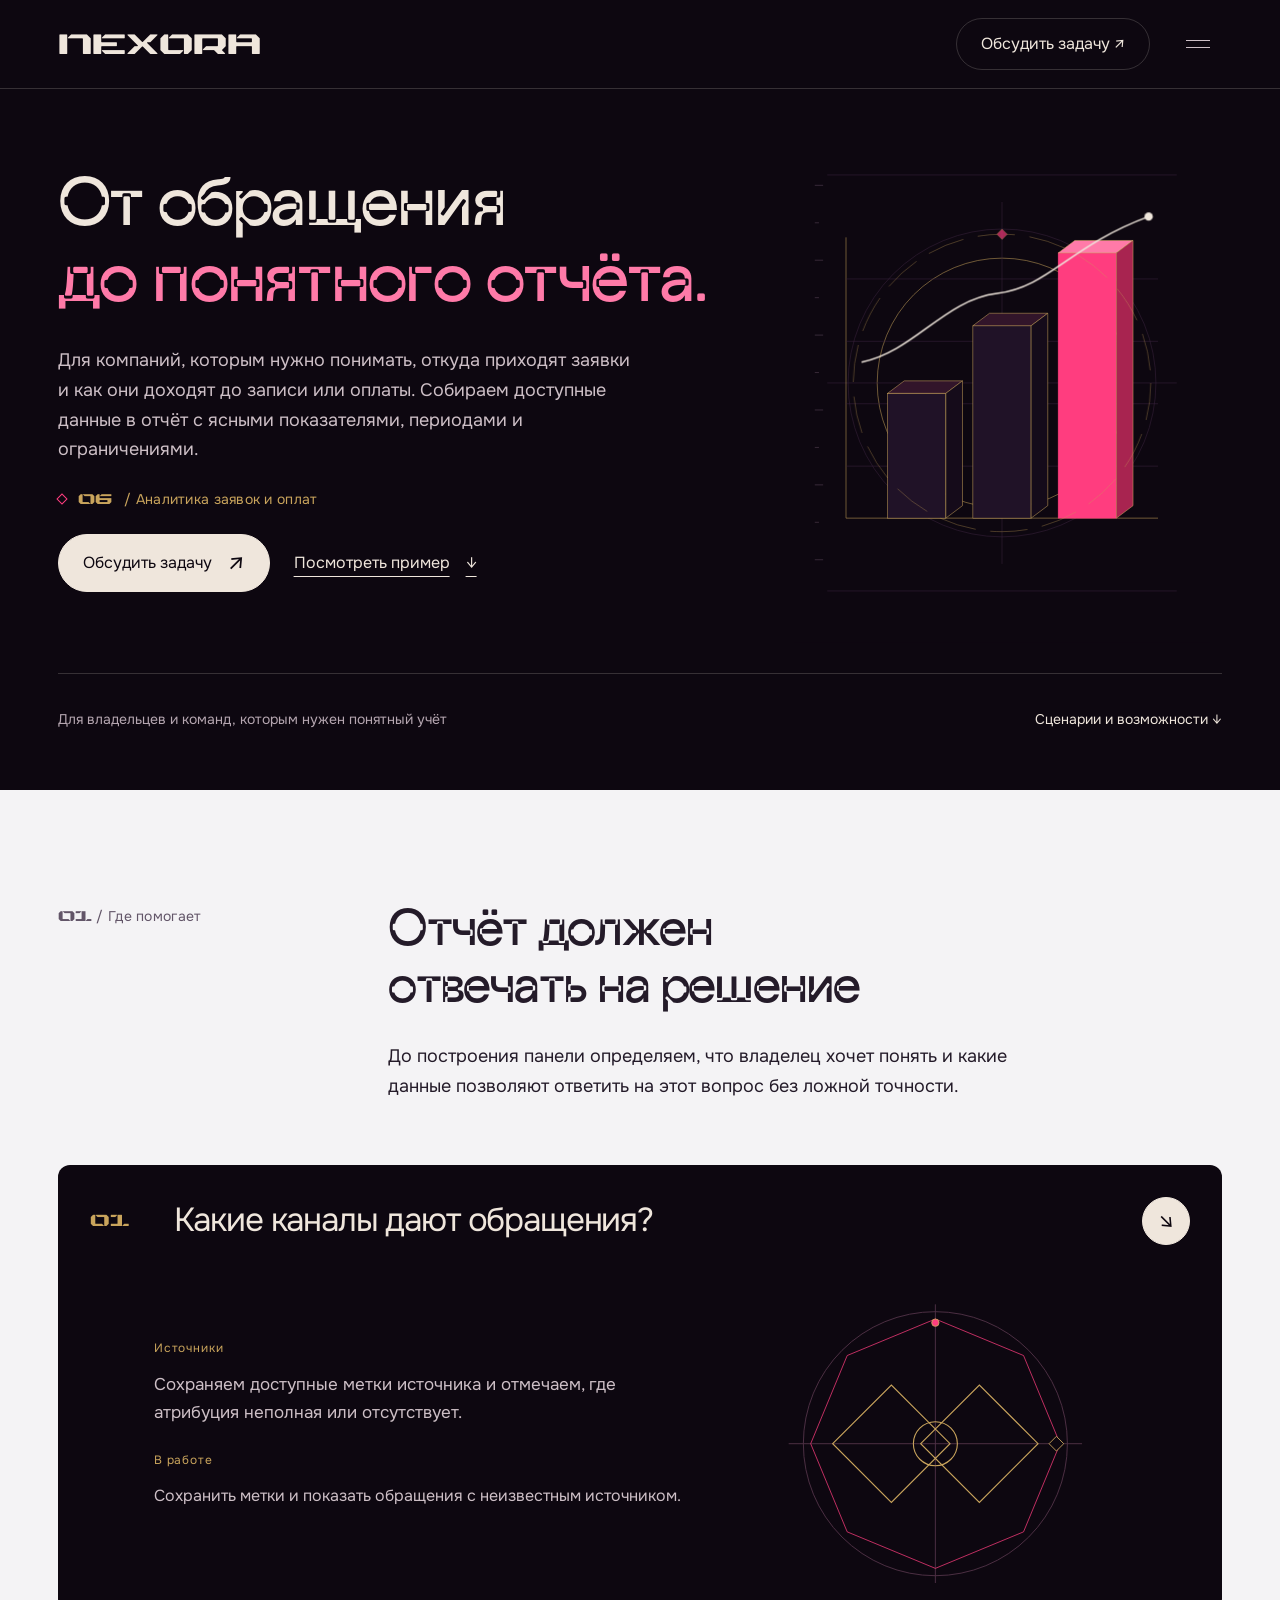
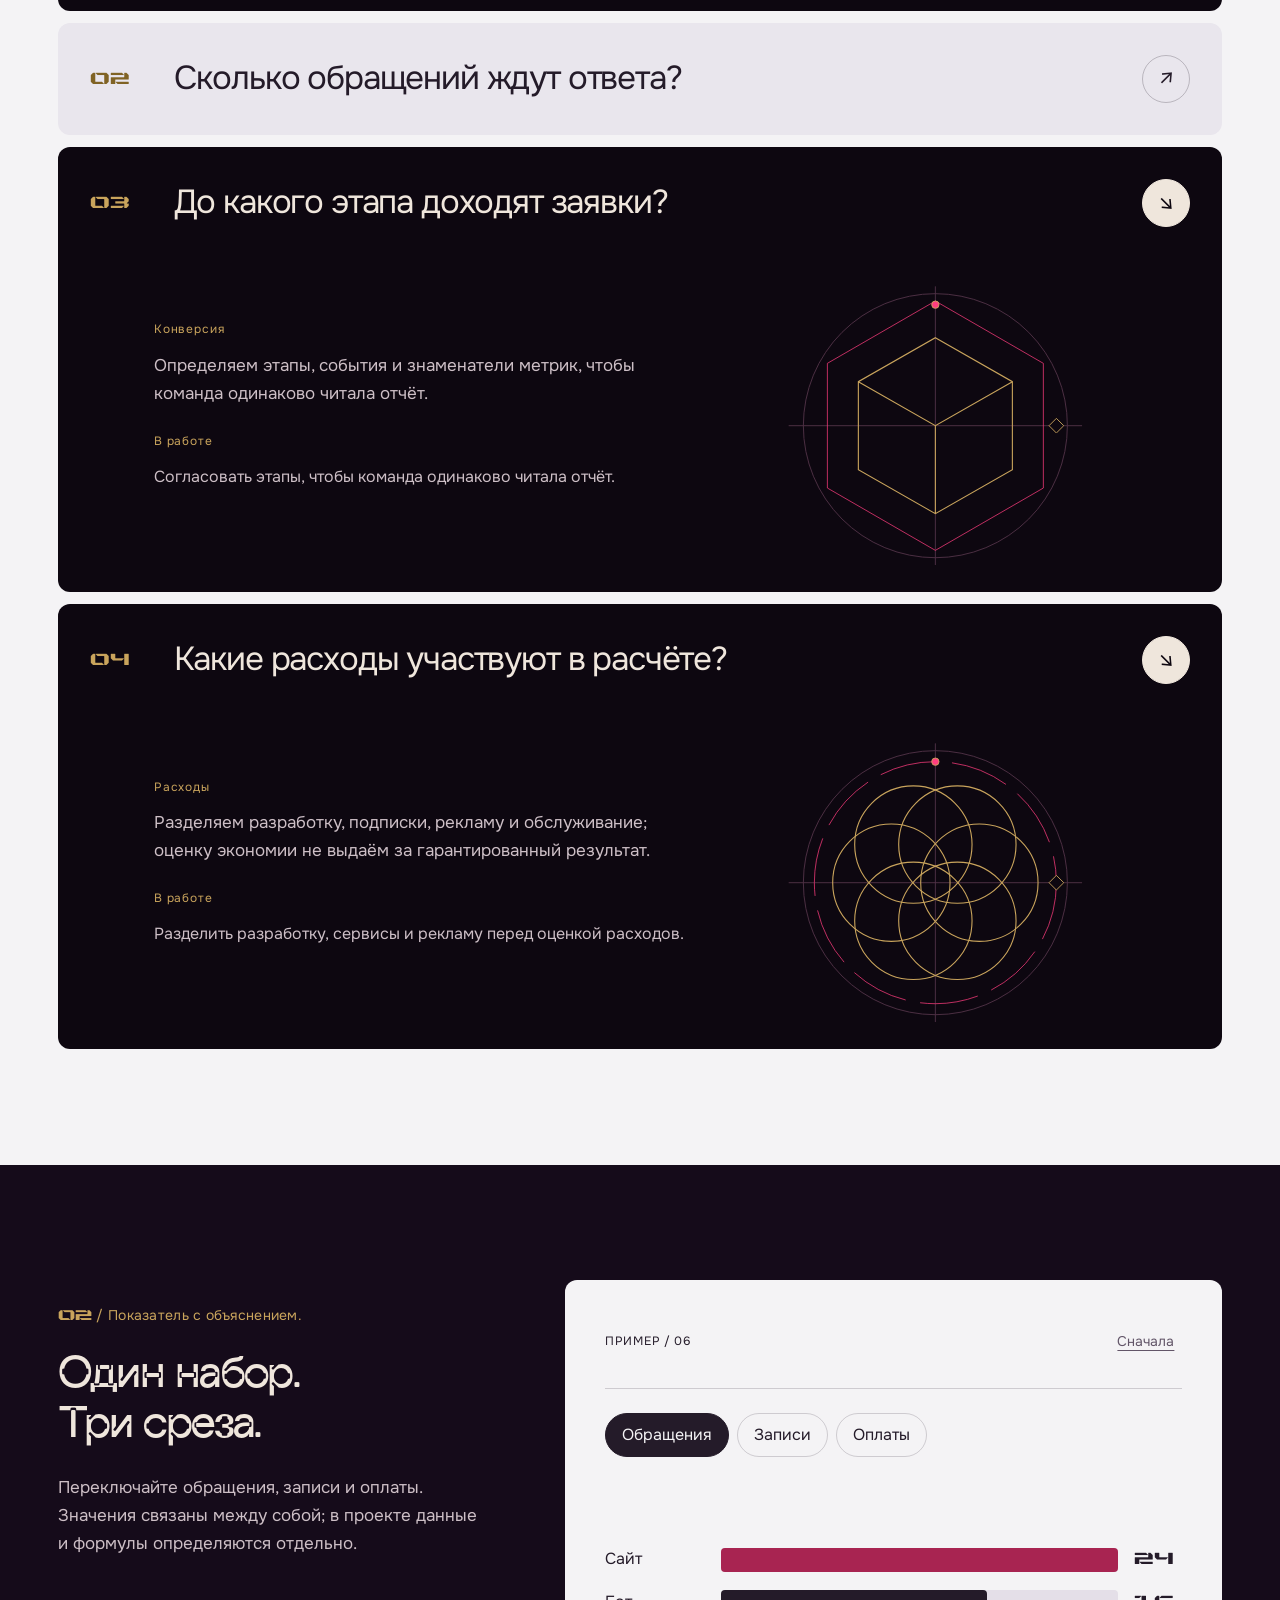
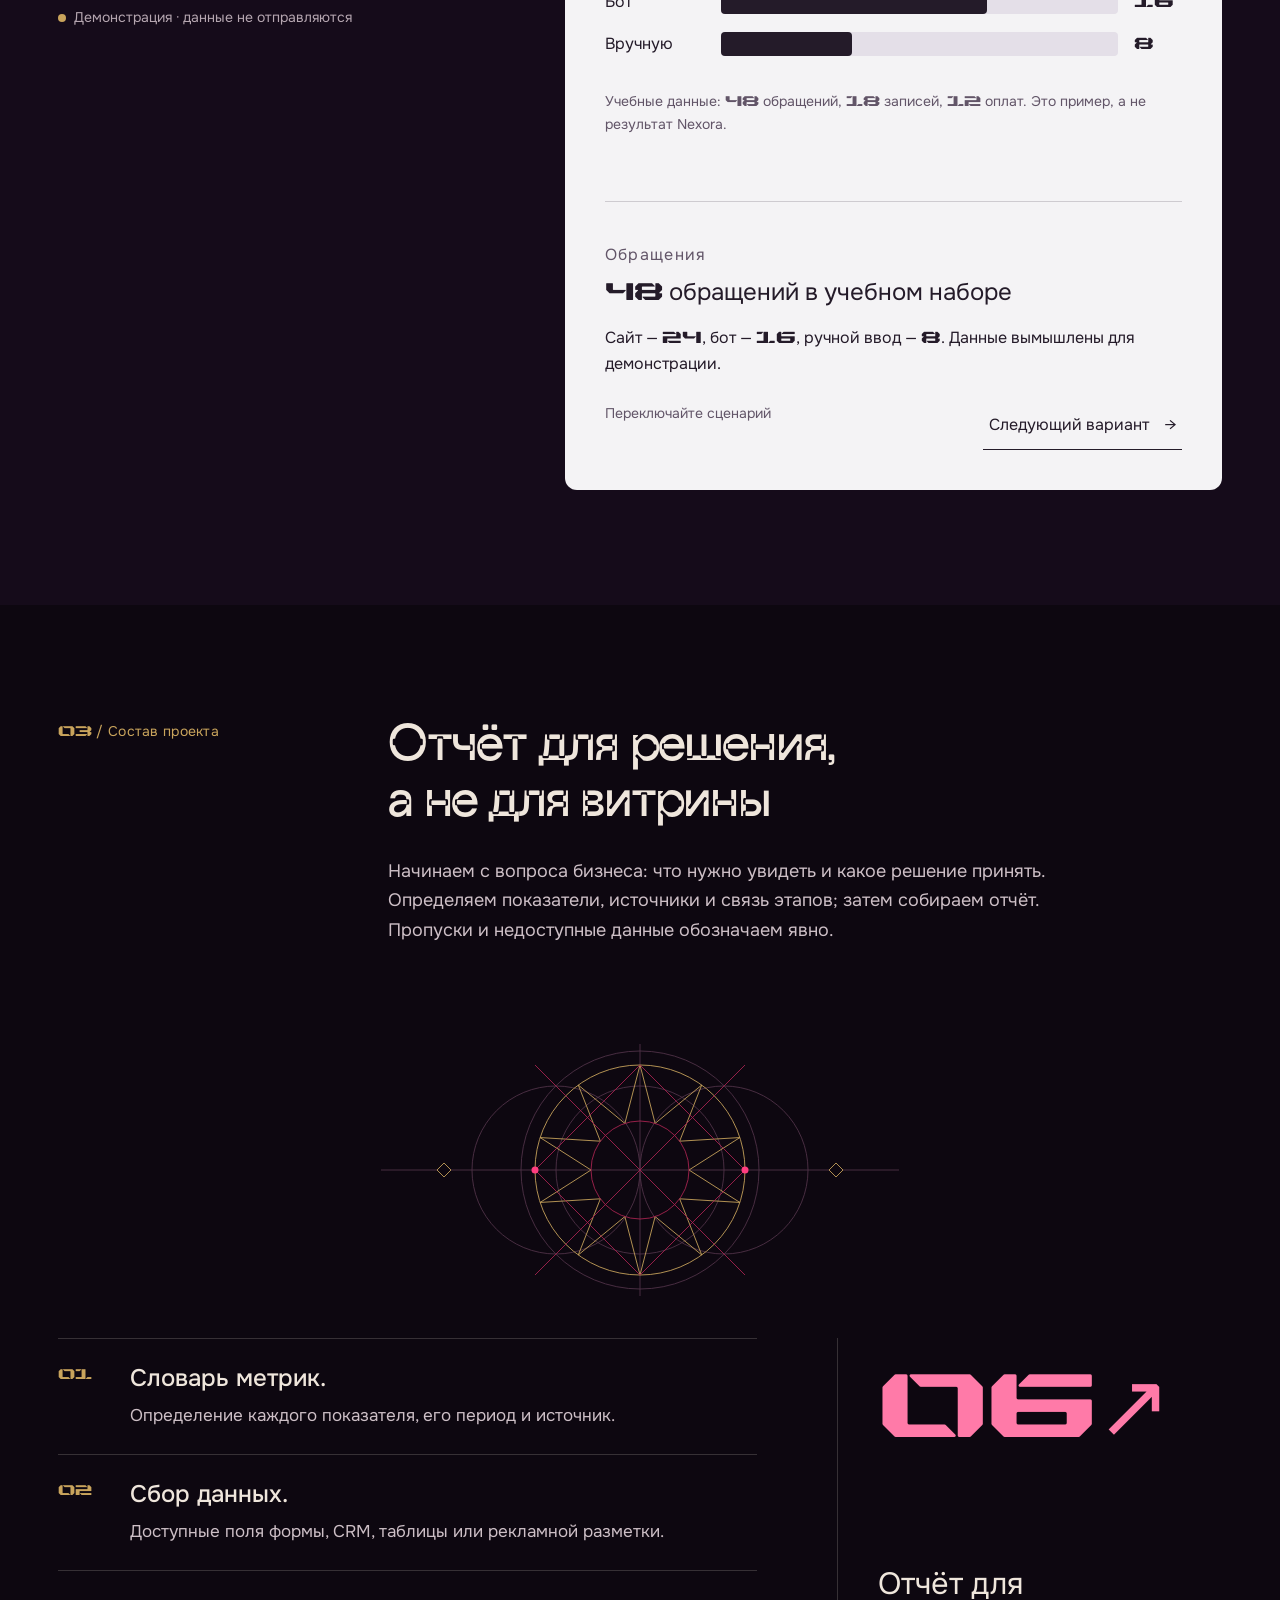
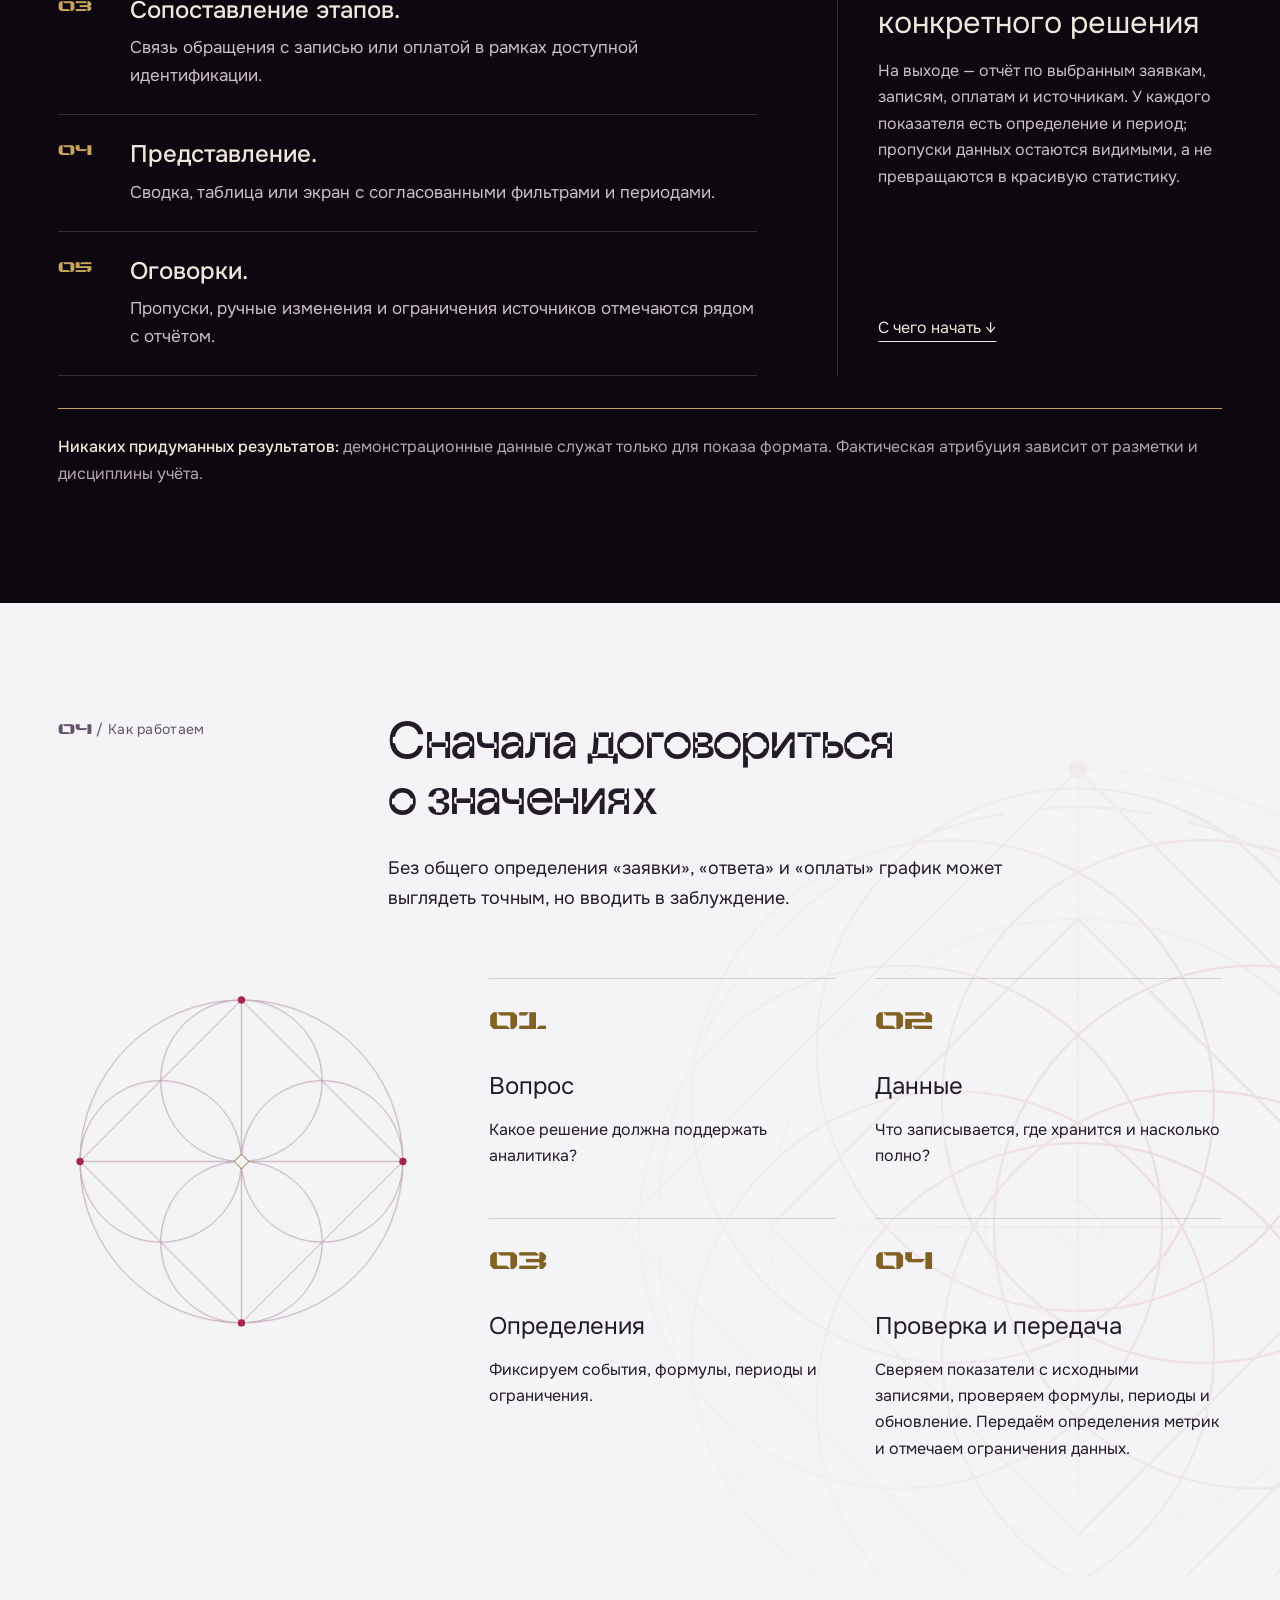
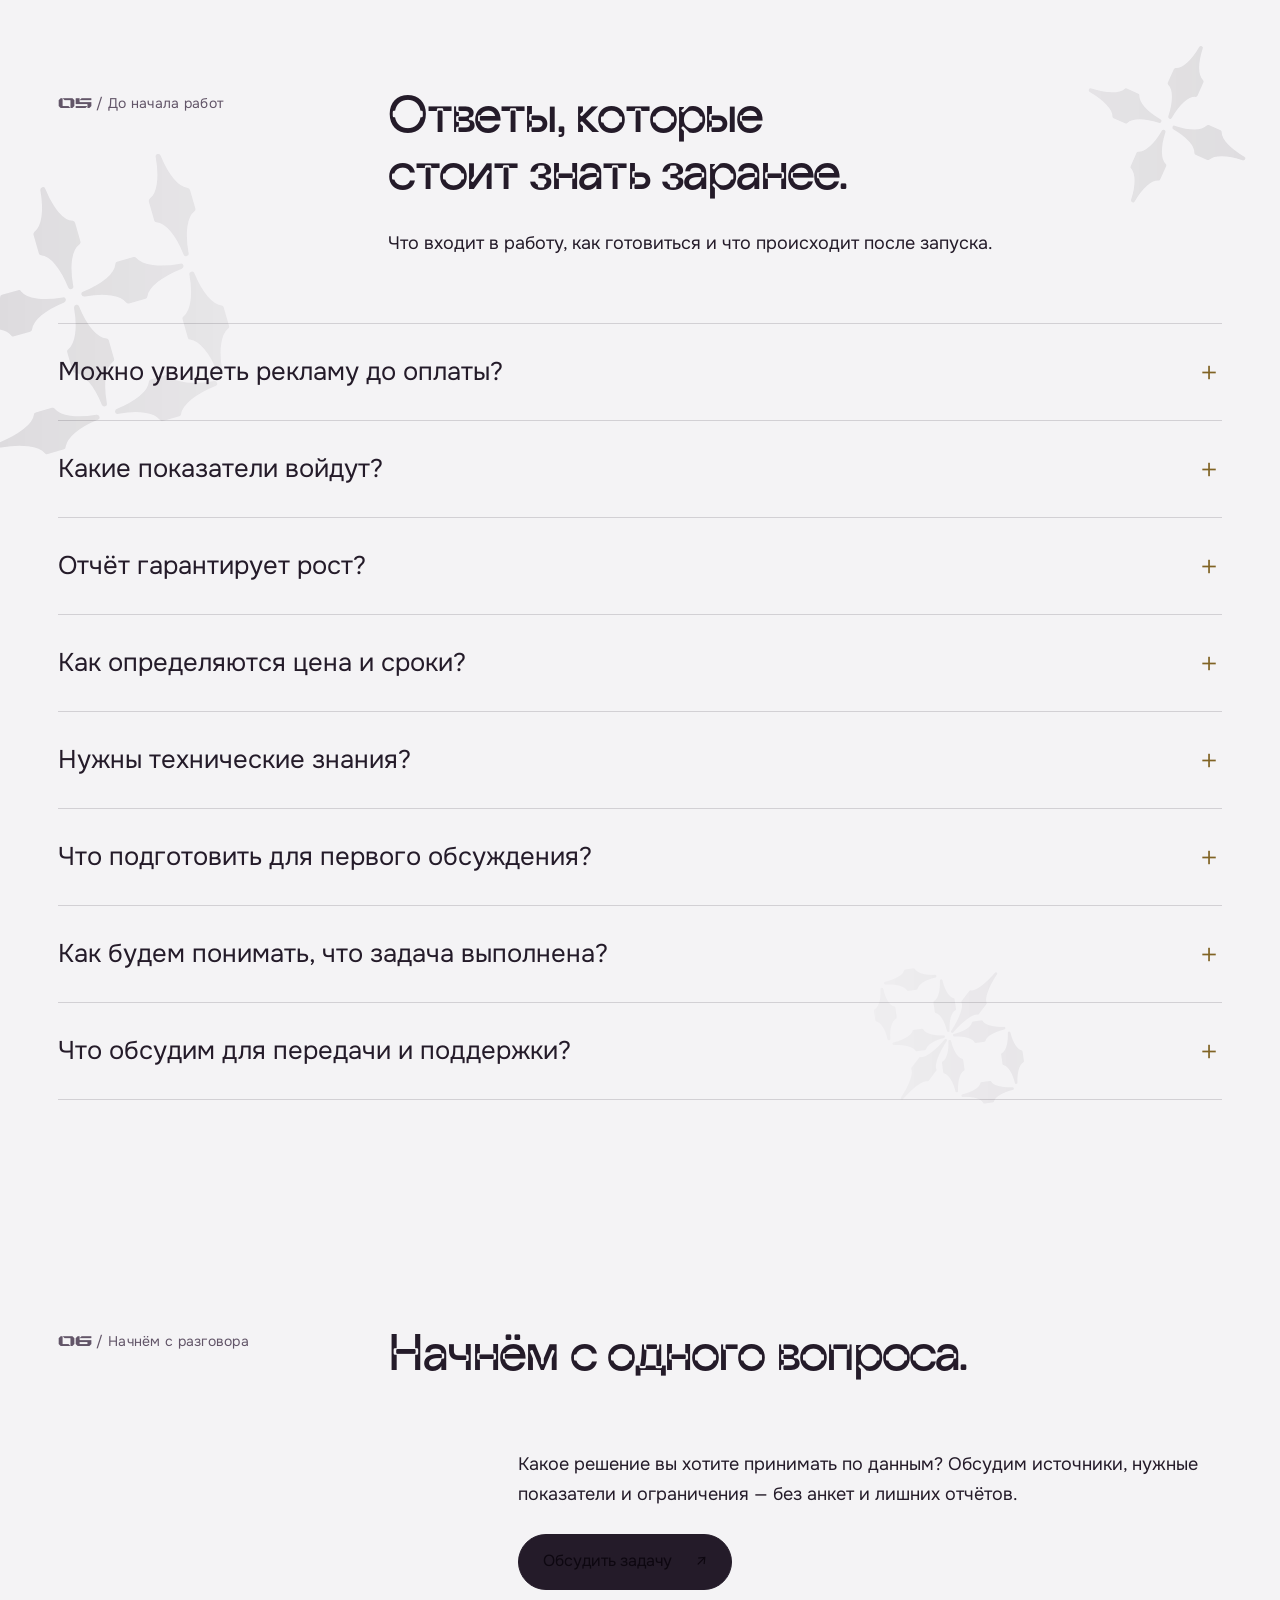
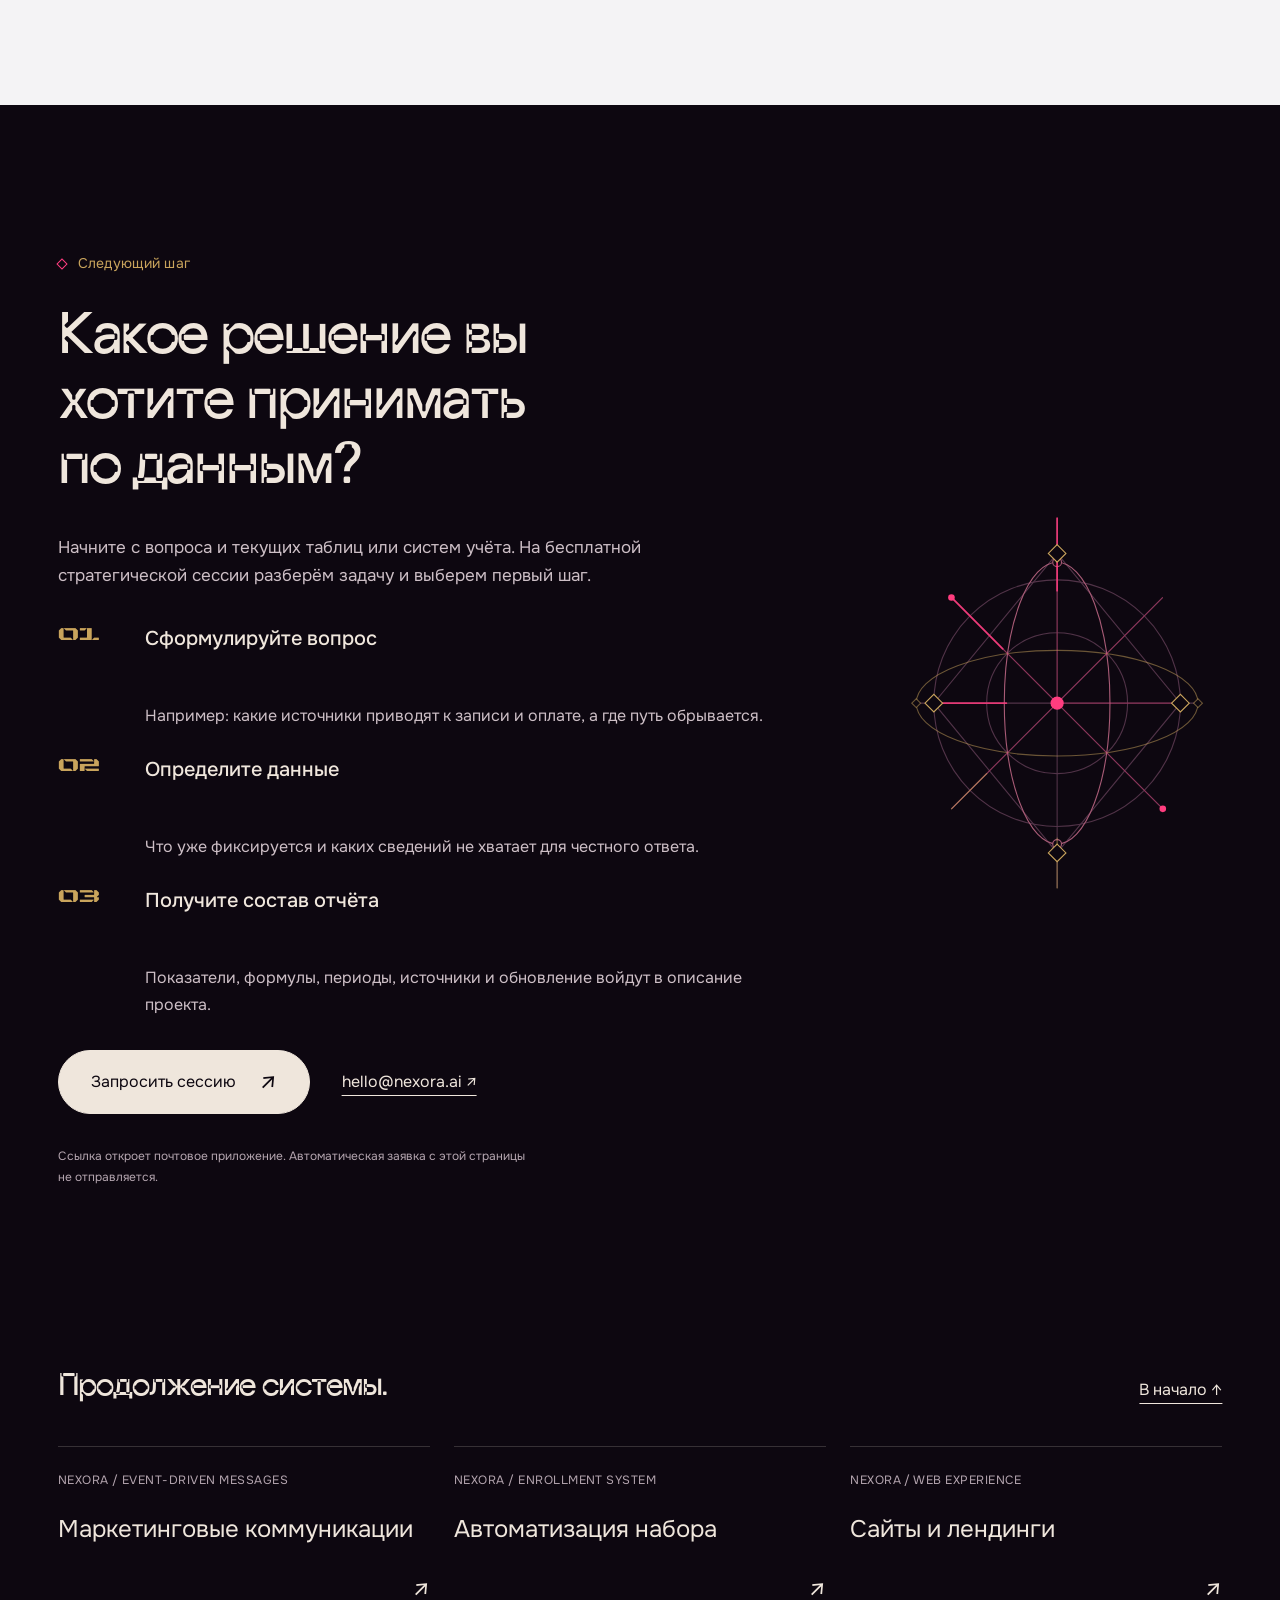
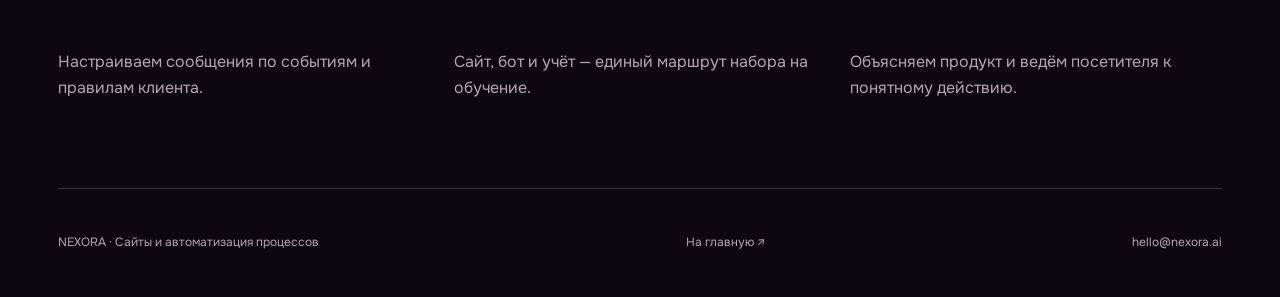
==== commit 687b47f1: "Fix breakpoint reload and publish latest site updates" ====
--- a/services/analytics.html
+++ b/services/analytics.html
@@ -1,10 +1,10 @@
 <!doctype html>
-<html lang="ru"><head><link rel="stylesheet" href="../nx-fonts.v4.css"><meta charset="utf-8"><meta name="viewport" content="width=device-width,initial-scale=1"><meta name="theme-color" content="#0d0710"><meta name="description" content="Собираем обращения, этапы и доступные сведения об оплатах в понятный отчёт. У каждого показателя — определение, источник и границы точности."><title>Аналитика заявок и оплат — Nexora</title><link rel="icon" href="../assets/favicon.svg" type="image/svg+xml"><link rel="stylesheet" href="service-pages.css?v=12"><script defer src="service-pages.js?v=8"></script><link rel="stylesheet" href="../nx-navigation.css?v=9"><script defer src="../nx-navigation.js?v=6"></script></head><body data-service="analytics">
+<html lang="ru"><head><link rel="stylesheet" href="../nx-fonts.v4.css"><meta charset="utf-8"><meta name="viewport" content="width=device-width,initial-scale=1"><meta name="theme-color" content="#0d0710"><meta name="description" content="Собираем обращения, этапы и доступные сведения об оплатах в понятный отчёт. У каждого показателя — определение, источник и границы точности."><title>Аналитика заявок и оплат — Nexora</title><link rel="icon" href="../assets/favicon.svg" type="image/svg+xml"><link rel="stylesheet" href="service-pages.css?v=13"><script defer src="service-pages.js?v=8"></script><link rel="stylesheet" href="../nx-navigation.css?v=9"><script defer src="../nx-navigation.js?v=6"></script></head><body data-service="analytics">
 <a class="skip" href="#main">Перейти к содержанию</a><header class="top"><div class="wrap"><div class="top-in"><a class="brand" href="../index.html" aria-label="Nexora — главная">NEXORA</a><div class="header-actions"><a class="top-contact" href="#discuss">Обсудить задачу ↗</a><button class="nx-trigger" type="button" aria-label="Открыть меню" aria-expanded="false" aria-controls="nx-navigation"><span class="nx-lines" aria-hidden="true"></span></button></div></div></div></header>
-<main id="main"><section class="hero"><div class="wrap"><div class="hero-layout"><div class="hero-copy"><h1>Данные, из которых <br><em>видно решение.</em></h1><p class="lead">Собираем обращения, этапы и доступные сведения об оплатах в понятный отчёт. У каждого показателя — определение, источник и границы точности.</p></div><figure class="hero-art"><svg role="img" aria-label="Продуктовая композиция Nexora" xmlns="http://www.w3.org/2000/svg" width="800" height="1000" viewBox="0 0 800 1000"><g class="nx-hero-core"><title>Геометрия отчёта: источники и этапы результата</title><rect width="800" height="1000" fill="#0d0710"/><path d="M40 120L56 120" fill="none" stroke="#5d485b" stroke-width="1"/><path d="M40 192L48 192" fill="none" stroke="#5d485b" stroke-width="1"/><path d="M40 264L56 264" fill="none" stroke="#5d485b" stroke-width="1"/><path d="M40 336L48 336" fill="none" stroke="#5d485b" stroke-width="1"/><path d="M40 408L56 408" fill="none" stroke="#5d485b" stroke-width="1"/><path d="M40 480L48 480" fill="none" stroke="#5d485b" stroke-width="1"/><path d="M40 552L56 552" fill="none" stroke="#5d485b" stroke-width="1"/><path d="M40 624L48 624" fill="none" stroke="#5d485b" stroke-width="1"/><path d="M40 696L56 696" fill="none" stroke="#5d485b" stroke-width="1"/><path d="M40 768L48 768" fill="none" stroke="#5d485b" stroke-width="1"/><path d="M40 840L56 840" fill="none" stroke="#5d485b" stroke-width="1"/><path d="M64 100L736 100" fill="none" stroke="#3a243f" stroke-width="1"/><path d="M64 900L736 900" fill="none" stroke="#3a243f" stroke-width="1"/><circle cx="400" cy="500" r="296" fill="none" stroke="#3a243f" stroke-width="1"/><circle cx="400" cy="500" r="240" fill="none" stroke="#c9a45c" stroke-width="1"/><path d="M64 500L736 500" fill="none" stroke="#3a243f" stroke-width="1"/><path d="M400 152L400 848" fill="none" stroke="#3a243f" stroke-width="1"/><path d="M100 760L700 760" fill="none" stroke="#c9a45c" stroke-width="1"/><path d="M100 220L100 760" fill="none" stroke="#c9a45c" stroke-width="1"/><path d="M100 300L700 300" fill="none" stroke="#3a243f" stroke-width="1"/><path d="M100 420L700 420" fill="none" stroke="#3a243f" stroke-width="1"/><path d="M100 540L700 540" fill="none" stroke="#3a243f" stroke-width="1"/><path d="M100 660L700 660" fill="none" stroke="#3a243f" stroke-width="1"/><rect class="kinetic-piece" style="--piece:1" x="180" y="520" width="112" height="240" rx="0" fill="#201227" stroke="#c9a45c"/><path d="M180 520L212 496H324L292 520Z" fill="#32152a" stroke="#c9a45c" stroke-width="1"/><path d="M292 520L324 496V736L292 760Z" fill="#150b1a" stroke="#c9a45c" stroke-width="1"/><rect class="kinetic-piece" style="--piece:1" x="344" y="390" width="112" height="370" rx="0" fill="#201227" stroke="#c9a45c"/><path d="M344 390L376 366H488L456 390Z" fill="#32152a" stroke="#c9a45c" stroke-width="1"/><path d="M456 390L488 366V736L456 760Z" fill="#150b1a" stroke="#c9a45c" stroke-width="1"/><rect class="kinetic-piece" style="--piece:1" x="508" y="250" width="112" height="510" rx="0" fill="#ff3d7f" stroke="#ff3d7f"/><path d="M508 250L540 226H652L620 250Z" fill="#ff7aa8" stroke="#c9a45c" stroke-width="1"/><path d="M620 250L652 226V736L620 760Z" fill="#a82450" stroke="#c9a45c" stroke-width="1"/><path class="kinetic-line" d="M130 460C230 440 290 340 390 328S530 236 682 180" fill="none" stroke="#efe6dc" stroke-width="3"/><circle cx="682" cy="180" r="8" fill="#efe6dc"/></g><g class="nx-counter" fill="none" stroke="#c9a45c" stroke-width="1" opacity=".65"><circle cx="400" cy="500" r="286" stroke-dasharray="72 28"/><path d="M390 214L400 204L410 214L400 224Z" fill="#ff3d7f"/></g></svg><figcaption><span>Геометрия решения</span><span>Nexora</span></figcaption></figure><div class="hero-followup"><p class="eyebrow"><span class="diamond" aria-hidden="true"></span><span class="digits">06</span> / Аналитика заявок и оплат</p><div class="actions"><a class="button primary" href="#discuss">Обсудить задачу <span class="arrow" aria-hidden="true">↗</span></a><a class="text-link" href="#demo">Посмотреть пример <span aria-hidden="true">↓</span></a></div></div></div><div class="hero-bottom"><span>Для владельцев и команд, которым нужен понятный учёт</span><a href="#scenarios">Сценарии и возможности ↓</a></div></div></section>
+<main id="main"><section class="hero"><div class="wrap"><div class="hero-layout"><div class="hero-copy"><h1>От обращения <br><em>до понятного отчёта.</em></h1><p class="lead">Для компаний, которым нужно понимать, откуда приходят заявки и как они доходят до записи или оплаты. Собираем доступные данные в отчёт с ясными показателями, периодами и ограничениями.</p></div><figure class="hero-art"><svg role="img" aria-label="Продуктовая композиция Nexora" xmlns="http://www.w3.org/2000/svg" width="800" height="1000" viewBox="0 0 800 1000"><g class="nx-hero-core"><title>Геометрия отчёта: источники и этапы результата</title><rect width="800" height="1000" fill="#0d0710"/><path d="M40 120L56 120" fill="none" stroke="#5d485b" stroke-width="1"/><path d="M40 192L48 192" fill="none" stroke="#5d485b" stroke-width="1"/><path d="M40 264L56 264" fill="none" stroke="#5d485b" stroke-width="1"/><path d="M40 336L48 336" fill="none" stroke="#5d485b" stroke-width="1"/><path d="M40 408L56 408" fill="none" stroke="#5d485b" stroke-width="1"/><path d="M40 480L48 480" fill="none" stroke="#5d485b" stroke-width="1"/><path d="M40 552L56 552" fill="none" stroke="#5d485b" stroke-width="1"/><path d="M40 624L48 624" fill="none" stroke="#5d485b" stroke-width="1"/><path d="M40 696L56 696" fill="none" stroke="#5d485b" stroke-width="1"/><path d="M40 768L48 768" fill="none" stroke="#5d485b" stroke-width="1"/><path d="M40 840L56 840" fill="none" stroke="#5d485b" stroke-width="1"/><path d="M64 100L736 100" fill="none" stroke="#3a243f" stroke-width="1"/><path d="M64 900L736 900" fill="none" stroke="#3a243f" stroke-width="1"/><circle cx="400" cy="500" r="296" fill="none" stroke="#3a243f" stroke-width="1"/><circle cx="400" cy="500" r="240" fill="none" stroke="#c9a45c" stroke-width="1"/><path d="M64 500L736 500" fill="none" stroke="#3a243f" stroke-width="1"/><path d="M400 152L400 848" fill="none" stroke="#3a243f" stroke-width="1"/><path d="M100 760L700 760" fill="none" stroke="#c9a45c" stroke-width="1"/><path d="M100 220L100 760" fill="none" stroke="#c9a45c" stroke-width="1"/><path d="M100 300L700 300" fill="none" stroke="#3a243f" stroke-width="1"/><path d="M100 420L700 420" fill="none" stroke="#3a243f" stroke-width="1"/><path d="M100 540L700 540" fill="none" stroke="#3a243f" stroke-width="1"/><path d="M100 660L700 660" fill="none" stroke="#3a243f" stroke-width="1"/><rect class="kinetic-piece" style="--piece:1" x="180" y="520" width="112" height="240" rx="0" fill="#201227" stroke="#c9a45c"/><path d="M180 520L212 496H324L292 520Z" fill="#32152a" stroke="#c9a45c" stroke-width="1"/><path d="M292 520L324 496V736L292 760Z" fill="#150b1a" stroke="#c9a45c" stroke-width="1"/><rect class="kinetic-piece" style="--piece:1" x="344" y="390" width="112" height="370" rx="0" fill="#201227" stroke="#c9a45c"/><path d="M344 390L376 366H488L456 390Z" fill="#32152a" stroke="#c9a45c" stroke-width="1"/><path d="M456 390L488 366V736L456 760Z" fill="#150b1a" stroke="#c9a45c" stroke-width="1"/><rect class="kinetic-piece" style="--piece:1" x="508" y="250" width="112" height="510" rx="0" fill="#ff3d7f" stroke="#ff3d7f"/><path d="M508 250L540 226H652L620 250Z" fill="#ff7aa8" stroke="#c9a45c" stroke-width="1"/><path d="M620 250L652 226V736L620 760Z" fill="#a82450" stroke="#c9a45c" stroke-width="1"/><path class="kinetic-line" d="M130 460C230 440 290 340 390 328S530 236 682 180" fill="none" stroke="#efe6dc" stroke-width="3"/><circle cx="682" cy="180" r="8" fill="#efe6dc"/></g><g class="nx-counter" fill="none" stroke="#c9a45c" stroke-width="1" opacity=".65"><circle cx="400" cy="500" r="286" stroke-dasharray="72 28"/><path d="M390 214L400 204L410 214L400 224Z" fill="#ff3d7f"/></g></svg><figcaption><span>Геометрия решения</span><span>Nexora</span></figcaption></figure><div class="hero-followup"><p class="eyebrow"><span class="diamond" aria-hidden="true"></span><span class="digits">06</span> / Аналитика заявок и оплат</p><div class="actions"><a class="button primary" href="#discuss">Обсудить задачу <span class="arrow" aria-hidden="true">↗</span></a><a class="text-link" href="#demo">Посмотреть пример <span aria-hidden="true">↓</span></a></div></div></div><div class="hero-bottom"><span>Для владельцев и команд, которым нужен понятный учёт</span><a href="#scenarios">Сценарии и возможности ↓</a></div></div></section>
 <section class="section paper" id="scenarios"><div class="wrap"><div class="section-head"><p class="section-index"><span class="digits">01</span> / Где помогает</p><div><h2>Отчёт должен отвечать на решение</h2><p class="section-intro">До построения панели определяем, что владелец хочет понять и какие данные позволяют ответить на этот вопрос без ложной точности.</p></div></div><div class="scenario-list"><details class="scenario" open><summary><span class="scenario-number">01</span><span class="scenario-title">Какие каналы дают обращения?</span><span class="round-arrow" aria-hidden="true">↗</span></summary><div class="scenario-body"><div class="scenario-copy"><div class="od-field"><p class="meta">Источники</p><p>Сохраняем доступные метки источника и отмечаем, где атрибуция неполная или отсутствует.</p></div><div class="scenario-use od-field"><p class="meta">В работе</p><p>Сохранить метки и показать обращения с неизвестным источником.</p></div></div><figure class="scenario-visual"><svg viewBox="0 0 400 320" width="400" height="320" aria-hidden="true" xmlns="http://www.w3.org/2000/svg"><g fill="none" stroke="#513348" stroke-width="1"><path d="M40 160H360M200 8V312"/><circle cx="200" cy="160" r="144"/></g><g class="nx-spin" fill="none" stroke="#ff3d7f" stroke-width="1" opacity=".8"><polygon points="200.00,24.00 296.17,63.83 336.00,160.00 296.17,256.17 200.00,296.00 103.83,256.17 64.00,160.00 103.83,63.83"/></g><g class="nx-breathe" fill="none" stroke="#c9a45c" stroke-width="1.2"><path d="M88 160L152 96L216 160L152 224ZM184 160L248 96L312 160L248 224Z"/><circle cx="200" cy="160" r="24"/></g><g class="nx-counter" fill="#ff3d7f" stroke="#c9a45c"><circle cx="200" cy="28" r="4"/><path d="M324 160L332 152L340 160L332 168Z" fill="#0d0710"/></g></svg></figure></div></details><details class="scenario" ><summary><span class="scenario-number">02</span><span class="scenario-title">Сколько обращений ждут ответа?</span><span class="round-arrow" aria-hidden="true">↗</span></summary><div class="scenario-body"><div class="scenario-copy"><div class="od-field"><p class="meta">Обработка</p><p>Согласуем статусы и временные точки; время ответа рассчитывается только при наличии нужных отметок.</p></div><div class="scenario-use od-field"><p class="meta">В работе</p><p>Фиксировать события перед расчётом ожидания ответа.</p></div></div><figure class="scenario-visual"><svg viewBox="0 0 400 320" width="400" height="320" aria-hidden="true" xmlns="http://www.w3.org/2000/svg"><g fill="none" stroke="#513348" stroke-width="1"><path d="M40 160H360M200 8V312"/><circle cx="200" cy="160" r="144"/></g><g class="nx-spin" fill="none" stroke="#ff3d7f" stroke-width="1" opacity=".8"><circle cx="200" cy="160" r="132"/><circle cx="200" cy="160" r="120" stroke-dasharray="40 16"/></g><g class="nx-breathe" fill="none" stroke="#c9a45c" stroke-width="1.2"><path d="M96 160Q200 40 304 160Q200 280 96 160ZM96 160Q200 80 304 160M96 160Q200 240 304 160"/><circle cx="200" cy="160" r="56"/></g><g class="nx-counter" fill="#ff3d7f" stroke="#c9a45c"><circle cx="200" cy="28" r="4"/><path d="M324 160L332 152L340 160L332 168Z" fill="#0d0710"/></g></svg></figure></div></details><details class="scenario" ><summary><span class="scenario-number">03</span><span class="scenario-title">До какого этапа доходят заявки?</span><span class="round-arrow" aria-hidden="true">↗</span></summary><div class="scenario-body"><div class="scenario-copy"><div class="od-field"><p class="meta">Конверсия</p><p>Определяем этапы, события и знаменатели метрик, чтобы команда одинаково читала отчёт.</p></div><div class="scenario-use od-field"><p class="meta">В работе</p><p>Согласовать этапы, чтобы команда одинаково читала отчёт.</p></div></div><figure class="scenario-visual"><svg viewBox="0 0 400 320" width="400" height="320" aria-hidden="true" xmlns="http://www.w3.org/2000/svg"><g fill="none" stroke="#513348" stroke-width="1"><path d="M40 160H360M200 8V312"/><circle cx="200" cy="160" r="144"/></g><g class="nx-spin" fill="none" stroke="#ff3d7f" stroke-width="1" opacity=".8"><polygon points="200.00,24.00 317.78,92.00 317.78,228.00 200.00,296.00 82.22,228.00 82.22,92.00"/></g><g class="nx-breathe" fill="none" stroke="#c9a45c" stroke-width="1.2"><path d="M200 64L284 112V208L200 256L116 208V112ZM116 112L200 160L284 112M200 160V256"/></g><g class="nx-counter" fill="#ff3d7f" stroke="#c9a45c"><circle cx="200" cy="28" r="4"/><path d="M324 160L332 152L340 160L332 168Z" fill="#0d0710"/></g></svg></figure></div></details><details class="scenario" ><summary><span class="scenario-number">04</span><span class="scenario-title">Какие расходы участвуют в расчёте?</span><span class="round-arrow" aria-hidden="true">↗</span></summary><div class="scenario-body"><div class="scenario-copy"><div class="od-field"><p class="meta">Расходы</p><p>Разделяем разработку, подписки, рекламу и обслуживание; оценку экономии не выдаём за гарантированный результат.</p></div><div class="scenario-use od-field"><p class="meta">В работе</p><p>Разделить разработку, сервисы и рекламу перед оценкой расходов.</p></div></div><figure class="scenario-visual"><svg viewBox="0 0 400 320" width="400" height="320" aria-hidden="true" xmlns="http://www.w3.org/2000/svg"><g fill="none" stroke="#513348" stroke-width="1"><path d="M40 160H360M200 8V312"/><circle cx="200" cy="160" r="144"/></g><g class="nx-spin" fill="none" stroke="#ff3d7f" stroke-width="1" opacity=".8"><circle cx="200" cy="160" r="132" stroke-dasharray="64 16"/></g><g class="nx-breathe" fill="none" stroke="#c9a45c" stroke-width="1.2"><circle cx="248" cy="160" r="64"/><circle cx="224" cy="201.56921938165306" r="64"/><circle cx="176" cy="201.56921938165306" r="64"/><circle cx="152" cy="160" r="64"/><circle cx="175.99999999999997" cy="118.43078061834696" r="64"/><circle cx="224" cy="118.43078061834694" r="64"/></g><g class="nx-counter" fill="#ff3d7f" stroke="#c9a45c"><circle cx="200" cy="28" r="4"/><path d="M324 160L332 152L340 160L332 168Z" fill="#0d0710"/></g></svg></figure></div></details></div></div></section>
 <section class="demo-section" id="demo"><div class="wrap"><div class="demo-shell"><div class="demo-explainer"><p class="section-index"><span class="digits">02</span> / Показатель с объяснением.</p><h2>Один набор. Три среза.</h2><p>Переключайте обращения, записи и оплаты. Значения связаны между собой; в проекте данные и формулы определяются отдельно.</p><p class="demo-mark">Демонстрация · данные не отправляются</p></div><div class="demo-panel" data-demo><div class="demo-toolbar"><span class="mono">ПРИМЕР / 06</span><button type="button" class="reset" data-reset>Сначала</button></div><div class="demo-tabs" role="group" aria-label="Один набор. Три среза."><button type="button" data-state="0" aria-pressed="true">Обращения</button><button type="button" data-state="1" aria-pressed="false">Записи</button><button type="button" data-state="2" aria-pressed="false">Оплаты</button></div><div class="demo-visual" data-demo-visual><div class="chart" role="img" aria-label="Сайт: 24, бот: 16, вручную: 8"><div class="chart-row"><span>Сайт</span><div class="bar-track" aria-hidden="true"><div class="bar" style="--value:100%"></div></div><span class="od-nowrap">24</span></div><div class="chart-row"><span>Бот</span><div class="bar-track" aria-hidden="true"><div class="bar" style="--value:67%"></div></div><span class="od-nowrap">16</span></div><div class="chart-row"><span>Вручную</span><div class="bar-track" aria-hidden="true"><div class="bar" style="--value:33%"></div></div><span class="od-nowrap">8</span></div><p class="chart-note">Учебные данные: 48 обращений, 18 записей, 12 оплат. Это пример, а не результат Nexora.</p></div></div><div class="demo-caption"><p class="meta" data-demo-label>Обращения</p><h3 data-demo-title>48 обращений в учебном наборе</h3><p data-demo-text>Сайт — 24, бот — 16, ручной ввод — 8. Данные вымышлены для демонстрации.</p></div><div class="demo-actions"><span class="demo-hint">Переключайте сценарий</span><button type="button" class="demo-next" data-next>Следующий вариант <span aria-hidden="true">→</span></button></div><p class="sr-only" role="status" aria-live="polite" aria-atomic="true" data-status></p><noscript><p class="demo-hint">Показан первый пример. Для переключения включите JavaScript. Состав услуги доступен ниже.</p></noscript><script type="application/json">[{"tab":"Обращения","label":"Обращения","title":"48 обращений в учебном наборе","text":"Сайт — 24, бот — 16, ручной ввод — 8. Данные вымышлены для демонстрации.","visual":"\u003cdiv class=\"chart\" role=\"img\" aria-label=\"Сайт: 24, бот: 16, вручную: 8\">\u003cdiv class=\"chart-row\">\u003cspan>Сайт\u003c/span>\u003cdiv class=\"bar-track\" aria-hidden=\"true\">\u003cdiv class=\"bar\" style=\"--value:100%\">\u003c/div>\u003c/div>\u003cspan class=\"od-nowrap\">24\u003c/span>\u003c/div>\u003cdiv class=\"chart-row\">\u003cspan>Бот\u003c/span>\u003cdiv class=\"bar-track\" aria-hidden=\"true\">\u003cdiv class=\"bar\" style=\"--value:67%\">\u003c/div>\u003c/div>\u003cspan class=\"od-nowrap\">16\u003c/span>\u003c/div>\u003cdiv class=\"chart-row\">\u003cspan>Вручную\u003c/span>\u003cdiv class=\"bar-track\" aria-hidden=\"true\">\u003cdiv class=\"bar\" style=\"--value:33%\">\u003c/div>\u003c/div>\u003cspan class=\"od-nowrap\">8\u003c/span>\u003c/div>\u003cp class=\"chart-note\">Учебные данные: 48 обращений, 18 записей, 12 оплат. Это пример, а не результат Nexora.\u003c/p>\u003c/div>"},{"tab":"Записи","label":"Записи","title":"18 записей из того же набора","text":"Сайт — 9, бот — 6, ручной ввод — 3. Определение записи согласуется с командой.","visual":"\u003cdiv class=\"chart\" role=\"img\" aria-label=\"Сайт: 9, бот: 6, вручную: 3\">\u003cdiv class=\"chart-row\">\u003cspan>Сайт\u003c/span>\u003cdiv class=\"bar-track\" aria-hidden=\"true\">\u003cdiv class=\"bar\" style=\"--value:38%\">\u003c/div>\u003c/div>\u003cspan class=\"od-nowrap\">9\u003c/span>\u003c/div>\u003cdiv class=\"chart-row\">\u003cspan>Бот\u003c/span>\u003cdiv class=\"bar-track\" aria-hidden=\"true\">\u003cdiv class=\"bar\" style=\"--value:25%\">\u003c/div>\u003c/div>\u003cspan class=\"od-nowrap\">6\u003c/span>\u003c/div>\u003cdiv class=\"chart-row\">\u003cspan>Вручную\u003c/span>\u003cdiv class=\"bar-track\" aria-hidden=\"true\">\u003cdiv class=\"bar\" style=\"--value:13%\">\u003c/div>\u003c/div>\u003cspan class=\"od-nowrap\">3\u003c/span>\u003c/div>\u003cp class=\"chart-note\">Учебные данные: 48 обращений, 18 записей, 12 оплат. Это пример, а не результат Nexora.\u003c/p>\u003c/div>"},{"tab":"Оплаты","label":"Оплаты","title":"12 оплат в учебном наборе","text":"Сайт — 6, бот — 4, ручной ввод — 2. Нужны подтверждённое событие и связь с обращением.","visual":"\u003cdiv class=\"chart\" role=\"img\" aria-label=\"Сайт: 6, бот: 4, вручную: 2\">\u003cdiv class=\"chart-row\">\u003cspan>Сайт\u003c/span>\u003cdiv class=\"bar-track\" aria-hidden=\"true\">\u003cdiv class=\"bar\" style=\"--value:25%\">\u003c/div>\u003c/div>\u003cspan class=\"od-nowrap\">6\u003c/span>\u003c/div>\u003cdiv class=\"chart-row\">\u003cspan>Бот\u003c/span>\u003cdiv class=\"bar-track\" aria-hidden=\"true\">\u003cdiv class=\"bar\" style=\"--value:17%\">\u003c/div>\u003c/div>\u003cspan class=\"od-nowrap\">4\u003c/span>\u003c/div>\u003cdiv class=\"chart-row\">\u003cspan>Вручную\u003c/span>\u003cdiv class=\"bar-track\" aria-hidden=\"true\">\u003cdiv class=\"bar\" style=\"--value:8%\">\u003c/div>\u003c/div>\u003cspan class=\"od-nowrap\">2\u003c/span>\u003c/div>\u003cp class=\"chart-note\">Учебные данные: 48 обращений, 18 записей, 12 оплат. Это пример, а не результат Nexora.\u003c/p>\u003c/div>"}]</script></div></div></div></section>
-<section class="section" id="scope"><div class="wrap"><div class="section-head"><p class="section-index"><span class="digits">03</span> / Состав проекта</p><div><h2>Метрики, которым можно проследить источник</h2><p class="section-intro">Сначала словарь показателей и данные, затем интерфейс отчёта.</p></div></div><figure class="scope-ornament" aria-hidden="true"><svg xmlns="http://www.w3.org/2000/svg" width="640" height="320" viewBox="0 0 640 320"><g fill="none" stroke="#513348" stroke-width="1"><path d="M24 160H616M320 16V304"/><circle cx="320" cy="160" r="136"/><circle cx="320" cy="160" r="96"/><circle cx="224" cy="160" r="96"/><circle cx="416" cy="160" r="96"/></g><g class="sacred-part nx-spin" fill="none" stroke="#c9a45c" stroke-width="1"><polygon points="320,40 337.3,106.74 390.53,62.92 365.3,127.08 434.13,122.92 376,160 434.13,197.08 365.3,192.92 390.53,257.08 337.3,213.26 320,280 302.7,213.26 249.47,257.08 274.7,192.92 205.87,197.08 264,160 205.87,122.92 274.7,127.08 249.47,62.92 302.7,106.74"/><circle cx="320" cy="160" r="120"/></g><g class="sacred-part nx-spin" fill="none" stroke="#a82451" stroke-width="1"><path d="M320 40L440 160L320 280L200 160ZM200 40L440 280M440 40L200 280"/><circle cx="320" cy="160" r="56"/></g><g class="sacred-control nx-breathe" fill="#ff3d7f"><circle cx="200" cy="160" r="4"/><circle cx="440" cy="160" r="4"/></g><g class="sacred-control nx-breathe" fill="#0d0710" stroke="#c9a45c"><path d="M88 160L96 152L104 160L96 168ZM536 160L544 152L552 160L544 168Z"/></g></svg></figure><div class="scope-grid"><ul class="list"><li><div><strong>Словарь метрик.</strong> Определение каждого показателя, его период и источник.</div></li><li><div><strong>Сбор данных.</strong> Доступные поля формы, CRM, таблицы или рекламной разметки.</div></li><li><div><strong>Сопоставление этапов.</strong> Связь обращения с записью или оплатой в рамках доступной идентификации.</div></li><li><div><strong>Представление.</strong> Сводка, таблица или экран с согласованными фильтрами и периодами.</div></li><li><div><strong>Оговорки.</strong> Пропуски, ручные изменения и ограничения источников отмечаются рядом с отчётом.</div></li></ul><aside class="scope-aside"><span class="scope-symbol" aria-hidden="true">06↗</span><div><h3>Отчёт для конкретного решения</h3><p>На выходе — отчёт по выбранным заявкам, записям, оплатам и источникам. У каждого показателя есть определение и период; пропуски данных остаются видимыми, а не превращаются в красивую статистику.</p></div><a class="text-link" href="#brief">С чего начать ↓</a></aside></div><div class="note"><strong>Никаких придуманных результатов:</strong> демонстрационные данные служат только для показа формата. Фактическая атрибуция зависит от разметки и дисциплины учёта.</div></div></section>
+<section class="section" id="scope"><div class="wrap"><div class="section-head"><p class="section-index"><span class="digits">03</span> / Состав проекта</p><div><h2>Отчёт для решения, а не для витрины</h2><p class="section-intro">Начинаем с вопроса бизнеса: что нужно увидеть и какое решение принять. Определяем показатели, источники и связь этапов; затем собираем отчёт. Пропуски и недоступные данные обозначаем явно.</p></div></div><figure class="scope-ornament" aria-hidden="true"><svg xmlns="http://www.w3.org/2000/svg" width="640" height="320" viewBox="0 0 640 320"><g fill="none" stroke="#513348" stroke-width="1"><path d="M24 160H616M320 16V304"/><circle cx="320" cy="160" r="136"/><circle cx="320" cy="160" r="96"/><circle cx="224" cy="160" r="96"/><circle cx="416" cy="160" r="96"/></g><g class="sacred-part nx-spin" fill="none" stroke="#c9a45c" stroke-width="1"><polygon points="320,40 337.3,106.74 390.53,62.92 365.3,127.08 434.13,122.92 376,160 434.13,197.08 365.3,192.92 390.53,257.08 337.3,213.26 320,280 302.7,213.26 249.47,257.08 274.7,192.92 205.87,197.08 264,160 205.87,122.92 274.7,127.08 249.47,62.92 302.7,106.74"/><circle cx="320" cy="160" r="120"/></g><g class="sacred-part nx-spin" fill="none" stroke="#a82451" stroke-width="1"><path d="M320 40L440 160L320 280L200 160ZM200 40L440 280M440 40L200 280"/><circle cx="320" cy="160" r="56"/></g><g class="sacred-control nx-breathe" fill="#ff3d7f"><circle cx="200" cy="160" r="4"/><circle cx="440" cy="160" r="4"/></g><g class="sacred-control nx-breathe" fill="#0d0710" stroke="#c9a45c"><path d="M88 160L96 152L104 160L96 168ZM536 160L544 152L552 160L544 168Z"/></g></svg></figure><div class="scope-grid"><ul class="list"><li><div><strong>Словарь метрик.</strong> Определение каждого показателя, его период и источник.</div></li><li><div><strong>Сбор данных.</strong> Доступные поля формы, CRM, таблицы или рекламной разметки.</div></li><li><div><strong>Сопоставление этапов.</strong> Связь обращения с записью или оплатой в рамках доступной идентификации.</div></li><li><div><strong>Представление.</strong> Сводка, таблица или экран с согласованными фильтрами и периодами.</div></li><li><div><strong>Оговорки.</strong> Пропуски, ручные изменения и ограничения источников отмечаются рядом с отчётом.</div></li></ul><aside class="scope-aside"><span class="scope-symbol" aria-hidden="true">06↗</span><div><h3>Отчёт для конкретного решения</h3><p>На выходе — отчёт по выбранным заявкам, записям, оплатам и источникам. У каждого показателя есть определение и период; пропуски данных остаются видимыми, а не превращаются в красивую статистику.</p></div><a class="text-link" href="#brief">С чего начать ↓</a></aside></div><div class="note"><strong>Никаких придуманных результатов:</strong> демонстрационные данные служат только для показа формата. Фактическая атрибуция зависит от разметки и дисциплины учёта.</div></div></section>
 <section class="section paper" id="process"><figure class="process-backdrop" aria-hidden="true"><svg width="480" height="480" viewBox="0 0 480 480" aria-hidden="true" xmlns="http://www.w3.org/2000/svg"><g fill="none" stroke="#bfb0bf" stroke-width="1"><circle cx="240" cy="240" r="196"/><path d="M240 16V464M16 240H464"/><circle cx="240" cy="240" r="132"/></g><g class="nx-counter" fill="none" stroke="#a82451" stroke-width="1"><circle cx="316" cy="240" r="112"/><circle cx="293.7401153701776" cy="293.7401153701776" r="112"/><circle cx="240" cy="316" r="112"/><circle cx="186.2598846298224" cy="293.7401153701776" r="112"/><circle cx="164" cy="240" r="112"/><circle cx="186.25988462982238" cy="186.2598846298224" r="112"/><circle cx="240" cy="164" r="112"/><circle cx="293.7401153701776" cy="186.25988462982238" r="112"/></g><g class="nx-spin" fill="none" stroke="#8d6c25" stroke-width="1"><path d="M240 44L436 240L240 436L44 240ZM240 108L372 240L240 372L108 240Z"/><circle cx="240" cy="240" r="180" stroke-dasharray="48 16"/></g><g class="nx-breathe" fill="none" stroke="#a82451"><circle cx="240" cy="240" r="40"/><path d="M228 240L240 228L252 240L240 252Z"/></g><g class="nx-spin" fill="#a82451"><circle cx="240" cy="44" r="4"/><circle cx="436" cy="240" r="4"/></g></svg></figure><div class="wrap"><div class="section-head"><p class="section-index"><span class="digits">04</span> / Как работаем</p><div><h2>Сначала договориться о значениях</h2><p class="section-intro">Без общего определения «заявки», «ответа» и «оплаты» график может выглядеть точным, но вводить в заблуждение.</p></div></div><div class="process-stage"><figure class="process-ornament" aria-label="Геометрия связанного процесса"><svg xmlns="http://www.w3.org/2000/svg" viewBox="0 0 400 400" width="400" height="400" role="img" aria-label="Четыре этапа связаны в единую систему"><g class="ornament-pulse" fill="none" stroke="#b7a0ae" stroke-width="1"><circle cx="200" cy="200" r="176"/><circle cx="200" cy="112" r="88"/><circle cx="112" cy="200" r="88"/><circle cx="288" cy="200" r="88"/><circle cx="200" cy="288" r="88"/><path d="M200 24L376 200L200 376L24 200ZM24 200H376M200 24V376"/></g><g fill="#a82451"><circle cx="200" cy="24" r="4"/><circle cx="376" cy="200" r="4"/><circle cx="200" cy="376" r="4"/><circle cx="24" cy="200" r="4"/></g><path d="M192 200L200 192L208 200L200 208Z" fill="#f4f3f5" stroke="#806324"/></svg></figure><div class="steps"><article class="phase"><h3>Вопрос</h3><p>Какое решение должна поддержать аналитика?</p></article><article class="phase"><h3>Данные</h3><p>Что записывается, где хранится и насколько полно?</p></article><article class="phase"><h3>Определения</h3><p>Фиксируем события, формулы, периоды и ограничения.</p></article><article class="phase"><h3>Проверка и передача</h3><p>Сверяем показатели с исходными записями, проверяем формулы, периоды и обновление. Передаём определения метрик и отмечаем ограничения данных.</p></article></div></div></div></section>
 <section class="section paper" id="questions"><div class="section-ornaments" aria-hidden="true"><span class="background-glyph background-glyph-1">#</span><span class="background-glyph background-glyph-2">+</span><span class="background-glyph background-glyph-3">%</span></div><div class="wrap"><div class="section-head"><p class="section-index"><span class="digits">05</span> / До начала работ</p><div><h2>Ответы, которые<br>стоит знать заранее.</h2><p class="section-intro">Что входит в работу, как готовиться и что происходит после запуска.</p></div></div><div class="faq-list"><details class="faq"><summary>Можно увидеть рекламу до оплаты?</summary><p>В пределах доступной идентификации и разметки. Если связь с оплатой не сохранена, это отмечается, а не заменяется догадкой.</p></details><details class="faq"><summary>Какие показатели войдут?</summary><p>Те, что помогают выбранному решению и рассчитываются по данным. Фиксируем определения, период, источник и ограничения.</p></details><details class="faq"><summary>Отчёт гарантирует рост?</summary><p>Нет. Он помогает видеть факты и проверять гипотезы. Конверсию и экономию оценивают на реальных данных после запуска.</p></details><details class="faq"><summary>Как определяются цена и сроки?</summary><p>Стоимость и сроки определяются после согласования состава работ. В предложении отдельно указываются разработка, внешние сервисы, сопровождение и обучение. Фиксированной цены на любой объём нет.</p></details><details class="faq"><summary>Нужны технические знания?</summary><p>Никаких для первого обсуждения. Вы объясняете задачу и правила работы; мы разбираем техническую часть, подключения и нужные доступы. Перед запуском показываем сотрудникам, как пользоваться решением.</p></details><details class="faq"><summary>Что подготовить для первого обсуждения?</summary><p>Начните с вопроса к данным. Покажите структуру текущих таблиц или отчётов без персональных сведений и назовите системы, где хранятся заявки и оплаты.</p></details><details class="faq"><summary>Как будем понимать, что задача выполнена?</summary><p>Сверяем показатели с исходными записями, проверяем формулы, периоды и обновление. Передаём определения метрик и отмечаем ограничения данных.</p></details><details class="faq"><summary>Что обсудим для передачи и поддержки?</summary><p>До начала работ фиксируем исходники, доступы, инструкции и обучение, которые входят в передачу. Дальнейшее сопровождение обсуждается отдельно: задачи, ответственный, период и стоимость.</p></details></div></div></section>
 <section class="section paper" id="brief"><div class="wrap"><div class="section-head"><p class="section-index"><span class="digits">06</span> / Начнём с разговора</p><div><h2>Начнём с одного вопроса.</h2></div></div><div class="brief-invitation"><p>Какое решение вы хотите принимать по данным? Обсудим источники, нужные показатели и ограничения — без анкет и лишних отчётов.</p><a class="button primary" href="#discuss">Обсудить задачу <span aria-hidden="true">↗</span></a></div></div></section>
--- a/services/service-pages.css
+++ b/services/service-pages.css
@@ -178,4 +178,11 @@
  .brief-invitation{margin-inline-start:0}
  .cta-art{max-width:300px}
 }
-@media(prefers-reduced-motion:reduce){.cta-art .contact-orbit{animation:none}.cta-art .cta-signal{stroke-dasharray:none}}+@media(prefers-reduced-motion:reduce){.cta-art .contact-orbit{animation:none}.cta-art .cta-signal{stroke-dasharray:none}}
+/* A readable route, independent of the demonstration controls. */
+.journey-brief { margin-block: var(--s5); padding-block: var(--s4); border-block: 1px solid var(--line); }
+.journey-brief ol { display: flex; flex-wrap: wrap; gap: var(--s2) var(--s3); padding: 0; margin-block: var(--s3); list-style: none; }
+.journey-brief li { display: flex; align-items: center; gap: var(--s2); font-size: 16px; color: inherit; }
+.journey-brief li:not(:last-child)::after { content: '→'; color: var(--gold); }
+.journey-brief > p:last-child { max-width: 70ch; font-size: 16px; }
+@media (max-width: 767px) { .journey-brief ol { display: grid; grid-template-columns: minmax(0,1fr); gap: var(--s2); } .journey-brief li:not(:last-child)::after { content: '↓'; } }
